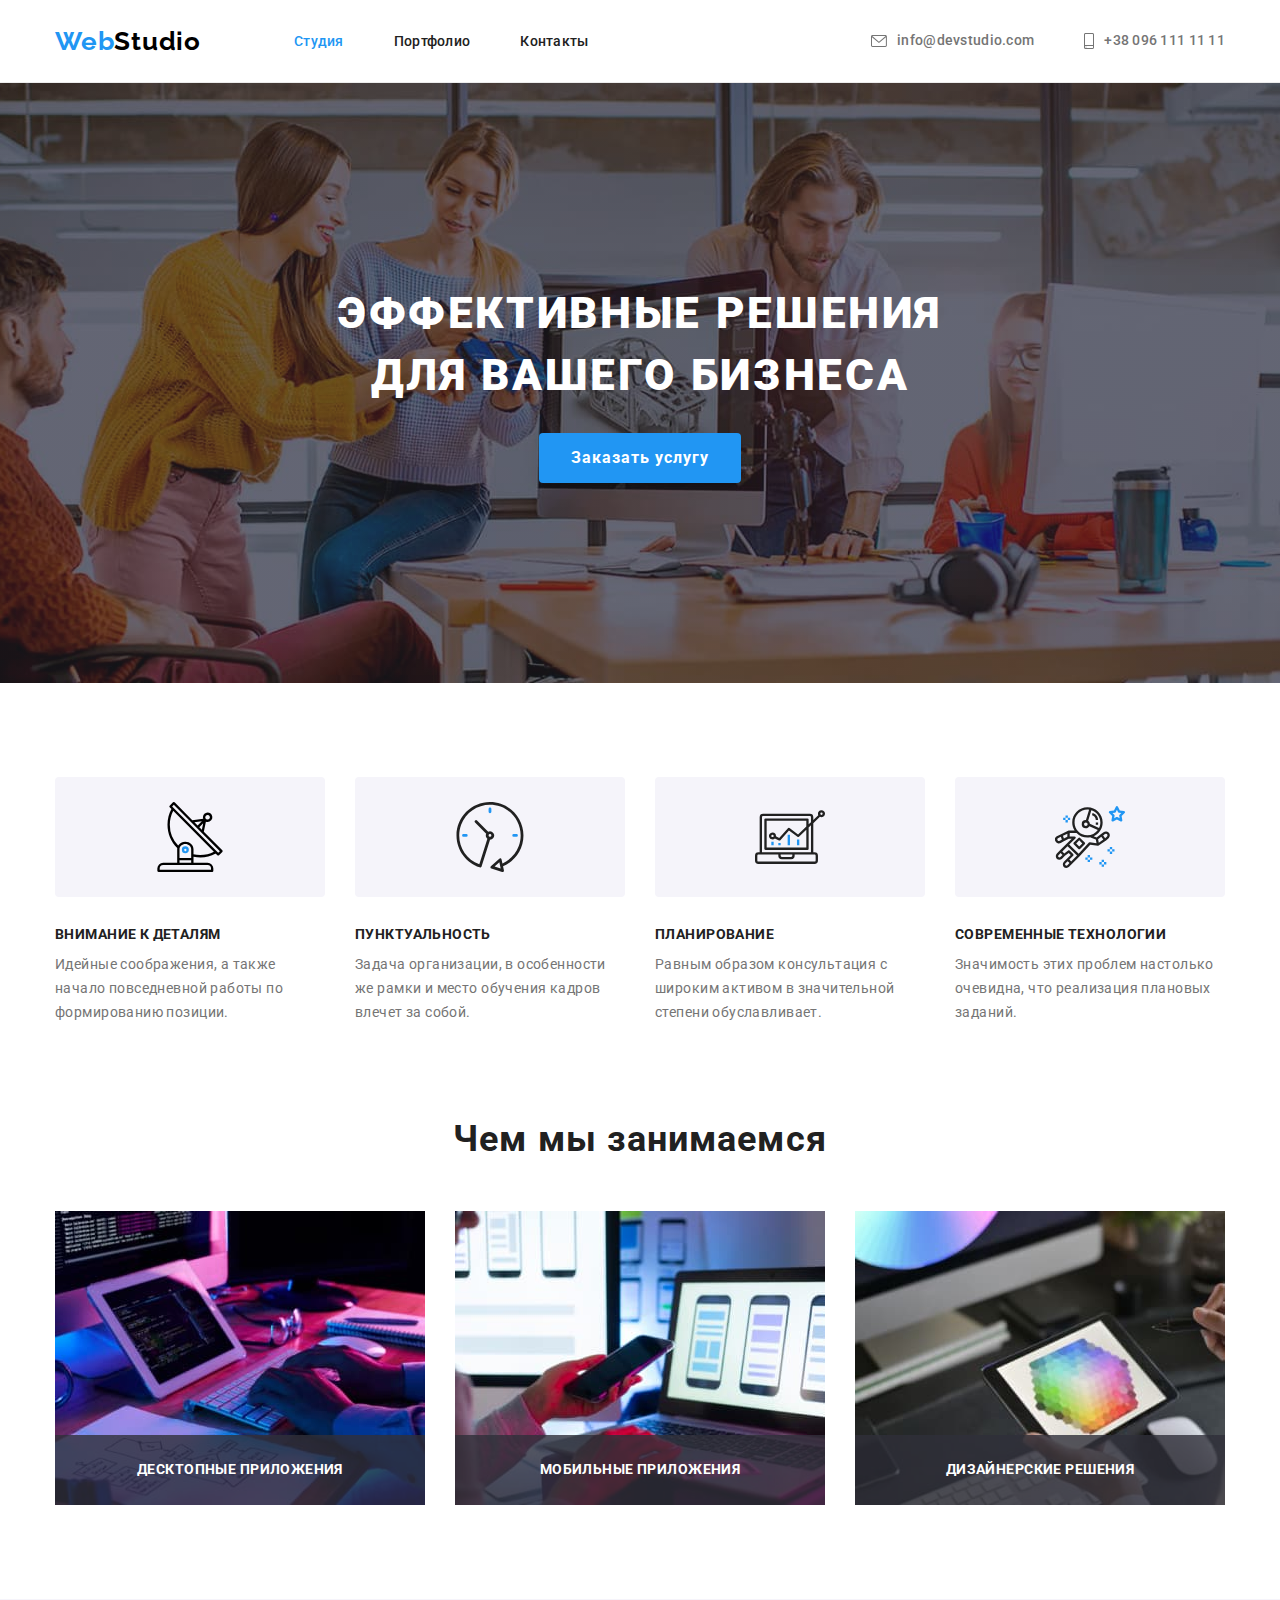
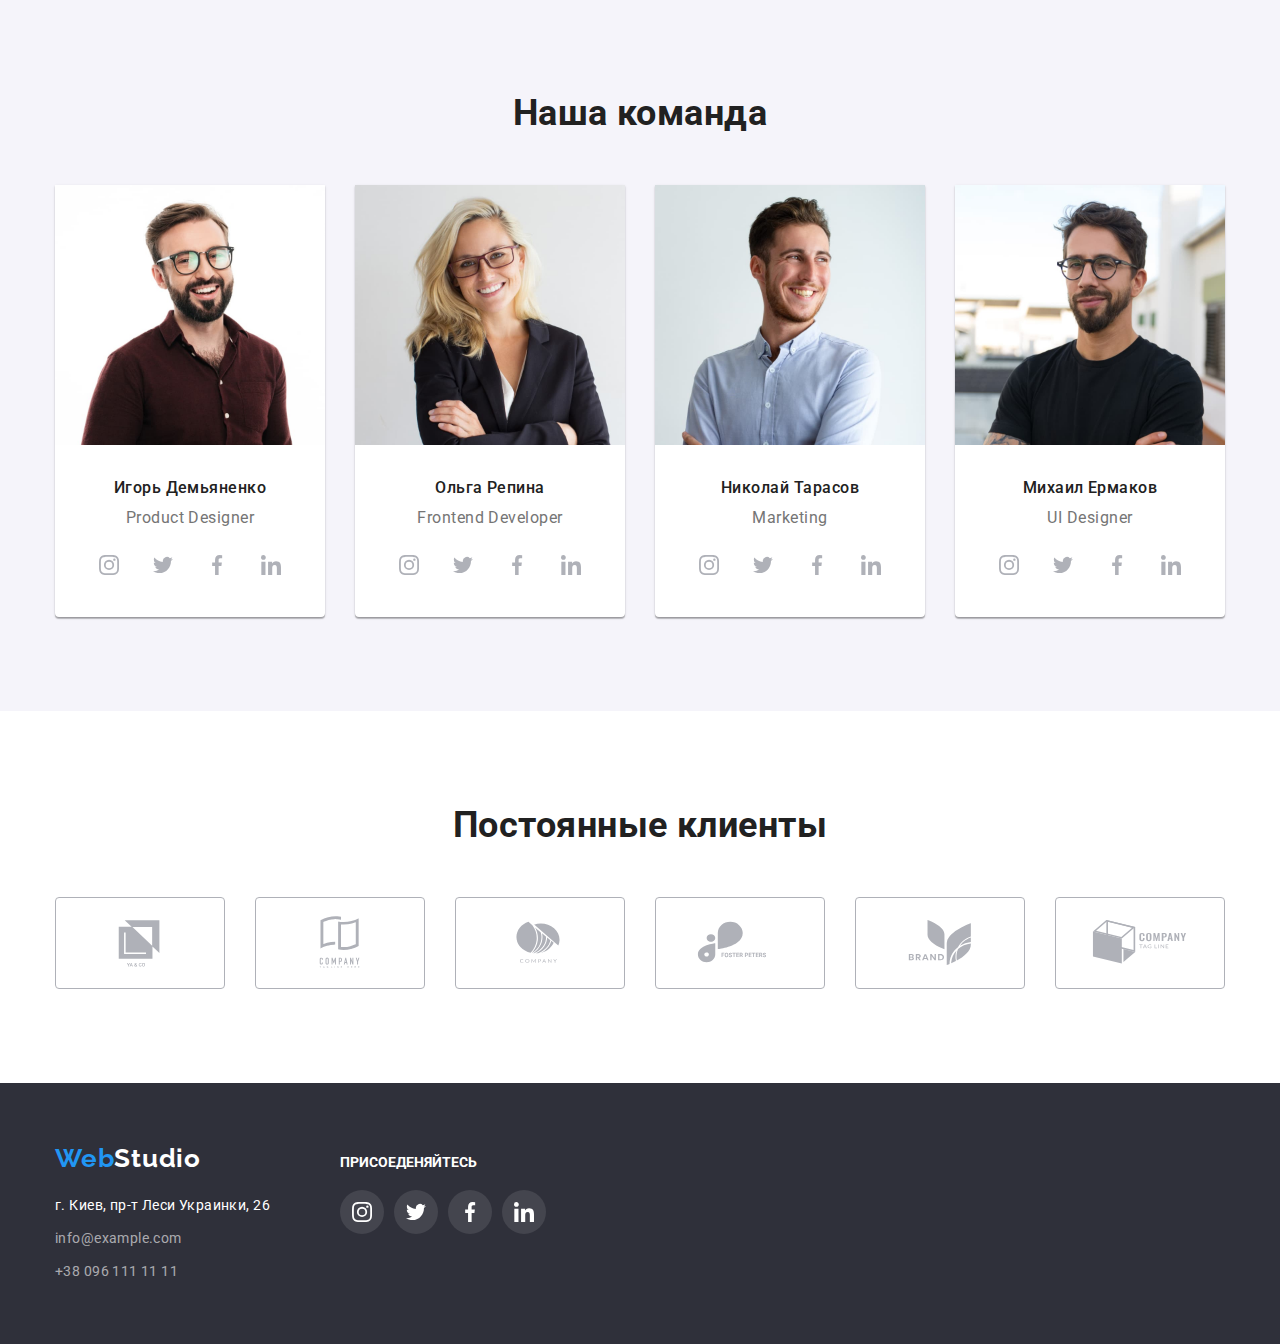
==== index.html @ 9657e3aa "Добавляет выезжающий текст." ====
<!DOCTYPE html>
<html lang="ru">
  <head>
    <meta charset="UTF-8" />
    <meta http-equiv="X-UA-Compatible" content="IE=edge" />
    <meta name="viewport" content="width=device-width, initial-scale=1.0" />
    <link rel="preconnect" href="https://fonts.googleapis.com" />
    <link rel="preconnect" href="https://fonts.gstatic.com" crossorigin />
    <link
      href="https://fonts.googleapis.com/css2?family=Raleway:wght@700&family=Roboto:wght@400;500;700;900&display=swap"
      rel="stylesheet"
    />
    <link
      rel="stylesheet"
      href="https://cdn.jsdelivr.net/npm/modern-normalize@1.1.0/modern-normalize.min.css"
    />
    <link rel="stylesheet" href="./css/styles.css" />
    <title>Студия</title>
  </head>
  <body>
    <header class="header">
      <div class="section-nav container">
        <a class="logo logo-top link" href="index.html"
          ><span class="logo-web">Web</span>Studio</a
        >
        <nav class="header-nav accent-effect">
          <ul class="header-list list">
            <li class="header-item">
              <a href="index.html" class="link-header current link">Студия</a>
            </li>
            <li class="header-item">
              <a href="portfolio.html" class="link-header link">Портфолио</a>
            </li>
            <li class="header-item">
              <a href="" class="link-header link">Контакты</a>
            </li>
          </ul>
        </nav>
        <ul class="list accent-effect list-contacts-top">
          <li class="contacts-item">
            <a
              href="mailto:info@devstudio.com"
              class="contacts contacts-top link"
            >
              <svg width="16px" height="12px" class="icon-envelope">
                <use href="./images/icons.svg#icon-envelope"></use>
              </svg>
              info@devstudio.com</a
            >
          </li>
          <li class="contacts-item">
            <a href="tel:+380961111111" class="contacts contacts-top link">
              <svg width="10px" height="16px" class="icon-smartphone">
                <use href="./images/icons.svg#icon-smartphone"></use>
              </svg>
              +38 096 111 11 11</a
            >
          </li>
        </ul>
      </div>
    </header>
    <main>
      <!--Section 1 hero-->
      <section class="hero">
        <div class="hero-section container">
          <h1 class="hero-title">Эффективные решения для вашего бизнеса</h1>
          <button type="button" class="button hero-bt" data-modal-open>Заказать услугу</button>
        </div>
      </section>
      <!---Section 2 Преимущества-->
      <section class="benefits section">
        <div class="container">
          <h2 hidden class="visually-hidden">Преимущества</h2>
          <ul class="benefits-list list">
            <li class="benefits-item">
              <div class="section-benefits-icon">
                <svg width="70px" height="70px" class="icon-antenna">
                  <use href="./images/icons.svg#icon-antenna"></use>
                </svg>
              </div>
              <h3 class="benefits-title">Внимание к деталям</h3>
              <p class="text benefits-text">
                Идейные соображения, а также начало повседневной работы по
                формированию позиции.
              </p>
            </li>
            <li class="benefits-item">
              <div class="section-benefits-icon">
                <svg width="70" height="70px" class="icon-clock">
                  <use href="./images/icons.svg#icon-clock"></use>
                </svg>
              </div>
              <h3 class="benefits-title">Пунктуальность</h3>
              <p class="text benefits-text">
                Задача организации, в особенности же рамки и место обучения
                кадров влечет за собой.
              </p>
            </li>
            <li class="benefits-item">
              <div class="section-benefits-icon">
                <svg width="70px" height="70px" class="icon-diagram">
                  <use href="./images/icons.svg#icon-diagram"></use>
                </svg>
              </div>
              <h3 class="benefits-title">Планирование</h3>
              <p class="text benefits-text">
                Равным образом консультация с широким активом в значительной
                степени обуславливает.
              </p>
            </li>
            <li class="benefits-item">
              <div class="section-benefits-icon">
                <svg width="70px" height="70px" class="icon-astronaut">
                  <use href="./images/icons.svg#icon-astronaut"></use>
                </svg>
              </div>
              <h3 class="benefits-title">Современные технологии</h3>
              <p class="text benefits-text">
                Значимость этих проблем настолько очевидна, что реализация
                плановых заданий.
              </p>
            </li>
          </ul>
        </div>
      </section>

      <section class="aboutus section">
        <div class="container">
          <h2 class="aboutus-title">Чем мы занимаемся</h2>
          <ul class="list aboutus-list">
            <li class="aboutus-item">
              <div class="aboutus-box-img">
              <img
                src="images/box1.jpg"
                alt="Разработка программного обеспечения"
                width="370"
                height="294"
              />
              <div class="aboutus-container-text"><p class="aboutus-text">Десктопные приложения</p></div>
            </div>
            </li>
            <li class="aboutus-item">
              <div class="aboutus-box-img">
              <img
                src="images/box2.jpg"
                alt="разработка мобильного приложения"
                width="370"
                height="294"
              />
              <div class="aboutus-container-text"><p class="aboutus-text">Мобильные приложения</p></div>
            </div>
            </li>
            <li class="aboutus-item">
              <div class="aboutus-box-img">
              <img
                src="images/box3.jpg"
                alt="работа с цветовой палитрой"
                width="370"
                height="294"
              />
              <div class="aboutus-container-text"><p class="aboutus-text">Дизайнерские решения</p></div>
            </div>
            </li>
          </ul>
        </div>
      </section>
      <!-- Наша команда -->
      <section class="team section">
        <div class="container">
          <h2 class="team-title">Наша команда</h2>
          <ul class="list team-list">
            <li class="team-item">
              <img
                class="team-img"
                src="images/face1.jpg"
                alt="Product Designer Игорь Демьяненко"
                width="270"
                height="260"
              />
              <div class="secondary-container-team">
                <h3 class="name-title">Игорь Демьяненко</h3>
                <p class="text text-after-name">Product Designer</p>
                <div class="social-network">
                  <ul class="list-network">
                    <li class="item-icon">
                      <a class="link-network">
                        <svg class="icon-instagram" width="20px" height="20px">
                          <use
                            href="./images/icons.svg#icon-instagram"
                          ></use>
                        </svg>
                      </a>
                    </li>
                    <li class="item-icon">
                      <a class="link-network">
                        <svg class="icon-twitter" width="20px" height="20px">
                          <use
                            href="./images/icons.svg#icon-twitter-1-1"
                          ></use>
                        </svg>
                      </a>
                    </li>
                    <li class="item-icon">
                      <a class="link-network">
                        <svg class="icon-facebook" width="20px" height="20px">
                          <use
                            href="./images/icons.svg#icon-facebook"
                          ></use>
                        </svg>
                      </a>
                    </li>
                    <li class="item-icon">
                      <a class="link-network">
                        <svg class="icon-linkedin" width="20px" height="20px">
                          <use
                            href="./images/icons.svg#icon-linkedin"
                          ></use>
                        </svg>
                      </a>
                    </li>
                  </ul>
                </div>
              </div>
            </li>
            <li class="team-item">
              <img
                class="team-img"
                src="images/face2.jpg"
                alt="Frontend Developer Ольга Репина"
                width="270"
                height="260"
              />
              <div class="secondary-container-team">
                <h3 class="name-title">Ольга Репина</h3>
                <p class="text text-after-name">Frontend Developer</p>
                <div class="social-network">
                  <ul class="list-network">
                    <li class="item-icon">
                      <a class="link-network">
                        <svg class="icon-instagram" width="20px" height="20px">
                          <use
                            href="./images/icons.svg#icon-instagram"
                          ></use>
                        </svg>
                      </a>
                    </li>
                    <li class="item-icon">
                      <a class="link-network">
                        <svg class="icon-twitter" width="20px" height="20px">
                          <use
                            href="./images/icons.svg#icon-twitter-1-1"
                          ></use>
                        </svg>
                      </a>
                    </li>
                    <li class="item-icon">
                      <a class="link-network">
                        <svg class="icon-facebook" width="20px" height="20px">
                          <use
                            href="./images/icons.svg#icon-facebook"
                          ></use>
                        </svg>
                      </a>
                    </li>
                    <li class="item-icon">
                      <a class="link-network">
                        <svg class="icon-linkedin" width="20px" height="20px">
                          <use
                            href="./images/icons.svg#icon-linkedin"
                          ></use>
                        </svg>
                      </a>
                    </li>
                  </ul>
                </div>
              </div>
            </li>
            <li class="team-item">
              <img
                class="team-img"
                src="images/face3.jpg"
                alt="Marketing Николай Тарасов"
                width="270"
                height="260"
              />
              <div class="secondary-container-team">
                <h3 class="name-title">Николай Тарасов</h3>
                <p class="text text-after-name">Marketing</p>
                <div class="social-network">
                  <ul class="list-network">
                    <li class="item-icon">
                      <a class="link-network">
                        <svg class="icon-instagram" width="20px" height="20px">
                          <use
                            href="./images/icons.svg#icon-instagram"
                          ></use>
                        </svg>
                      </a>
                    </li>
                    <li class="item-icon">
                      <a class="link-network">
                        <svg class="icon-twitter" width="20px" height="20px">
                          <use
                            href="./images/icons.svg#icon-twitter-1-1"
                          ></use>
                        </svg>
                      </a>
                    </li>
                    <li class="item-icon">
                      <a class="link-network">
                        <svg class="icon-facebook" width="20px" height="20px">
                          <use
                            href="./images/icons.svg#icon-facebook"
                          ></use>
                        </svg>
                      </a>
                    </li>
                    <li class="item-icon">
                      <a class="link-network">
                        <svg class="icon-linkedin" width="20px" height="20px">
                          <use
                            href="./images/icons.svg#icon-linkedin"
                          ></use>
                        </svg>
                      </a>
                    </li>
                  </ul>
                </div>
              </div>
            </li>
            <li class="team-item">
              <img
                class="team-img"
                src="images/face4.jpg"
                alt="UI Designer Михаил Ермаков"
                width="270"
                height="260"
              />
              <div class="secondary-container-team">
                <h3 class="name-title">Михаил Ермаков</h3>
                <p class="text text-after-name">UI Designer</p>
                <div class="social-network">
                  <ul class="list-network">
                    <li class="item-icon">
                      <a class="link-network">
                        <svg class="icon-instagram" width="20px" height="20px">
                          <use
                            href="./images/icons.svg#icon-instagram"
                          ></use>
                        </svg>
                      </a>
                    </li>
                    <li class="item-icon">
                      <a class="link-network">
                        <svg class="icon-twitter" width="20px" height="20px">
                          <use
                            href="./images/icons.svg#icon-twitter-1-1"
                          ></use>
                        </svg>
                      </a>
                    </li>
                    <li class="item-icon">
                      <a class="link-network">
                        <svg class="icon-facebook" width="20px" height="20px">
                          <use
                            href="./images/icons.svg#icon-facebook"
                          ></use>
                        </svg>
                      </a>
                    </li>
                    <li class="item-icon">
                      <a class="link-network">
                        <svg class="icon-linkedin" width="20px" height="20px">
                          <use
                            href="./images/icons.svg#icon-linkedin"
                          ></use>
                        </svg>
                      </a>
                    </li>
                  </ul>
                </div>
              </div>
            </li>
          </ul>
        </div>
      </section>
      <!-- regular-clients -->
      <section class="section-clients">
        <div class="conteiner">
          <h2 class="team-title">Постоянные клиенты</h2>
          <div class="">
            <ul class="clients">
              <li class="item-clients">
                <svg width="106" height="60">
                  <use href="./images/icons.svg#icon-Logo-1"></use>
                </svg>
              </li>
              <li class="item-clients">
                <svg width="106" height="60">
                  <use href="./images/icons.svg#icon-Logo-2"></use>
                </svg>
              </li>
              <li class="item-clients">
                <svg width="106" height="60">
                  <use href="./images/icons.svg#icon-Logo-3"></use>
                </svg>
              </li>
              <li class="item-clients">
                <svg width="106" height="60">
                  <use href="./images/icons.svg#icon-Logo-4"></use>
                </svg>
              </li>
              <li class="item-clients">
                <svg width="106" height="60">
                  <use href="./images/icons.svg#icon-Logo-5"></use>
                </svg>
              </li>
              <li class="item-clients">
                <svg width="106" height="60">
                  <use href="./images/icons.svg#icon-Logo-6"></use>
                </svg>
              </li>
            </ul>
          </div>
        </div>
      </section>
    </main>
    <!--Подвал-->

    <footer class="footer">
      <div class="container">
        <div class="section-footer">
          <a class="logo logo-bot link" href="index.html"
            ><span class="logo-web">Web</span>Studio</a
          >
          <address>
            <p class="city-address">г. Киев, пр-т Леси Украинки, 26</p>
            <ul class="list accent-effect">
              <li>
                <a
                  href="mailto:info@devstudio.com"
                  class="contacts contacts-bot link"
                  >info@example.com</a
                >
              </li>
              <li>
                <a href="tel:+380961111111" class="contacts contacts-bot link"
                  >+38 096 111 11 11</a
                >
              </li>
            </ul>
          </address>
        </div>
        <div class="section-social">
          <h3 class="title-social">Присоеденяйтесь</h3>
            <ul class="list-social">
              <li class="item-social">
                <a class="link-social">
                  <svg width="20" height="20">
                    <use href="./images/icons.svg#icon-instagram"></use>
                  </svg>
                </a>
              </li>
              <li class="item-social">
                <a class="link-social">
                  <svg width="20" height="20">
                    <use href="./images/icons.svg#icon-twitter-1-1"></use>
                  </svg>
                </a>
              </li>
              <li class="item-social">
                <a class="link-social">
                  <svg width="20" height="20">
                    <use href="./images/icons.svg#icon-facebook"></use>
                  </svg>
                </a>
              </li>
              <li class="item-social">
                <a class="link-social">
                  <svg width="20" height="20">
                    <use href="./images/icons.svg#icon-linkedin"></use>
                  </svg>
                </a>
              </li>
            </ul>
          
        </div>
      </div>
    </footer>
    <div class="backdrop is-hidden" data-modal>
      <div class="modal">
        <button class="modal-close" type="button" data-modal-close><svg class="icon-close"><use href="./images/icons.svg#icon-close-black"></use></svg></button>
      </div>
    </div>
    <script src="./js/modal.js"></script>
  </body>
</html>
---- css/styles.css ----
/* цвет основного текста #212121; */
/* цвет второстепенного текста  #757575; */
/* акцент цвет  #2196F3*/
/* белий цвет #FFFFFF */
/* цвет сылок подвала color rgba(255, 255, 255, 0.6); */
/* цвет фона вторичный background: #F5F4FA; */
/* Цвет подвала background: #2F303A; */
:root {
  --primery-text-color: #212121;
  --secondary-text-color: #757575;
  --main-light-color-text: #ffffff;
  --accent-color: #2196f3;
  /* Цвет подвала background: #2F303A; */
  --secondary-background-color: #2f303a;
  --color-contacts-bot: rgba(255, 255, 255, 0.6);
  --color-logo-dark: #000000;
  --color-hero-bt-hover: #188ce8;
  --color-secondary-icon: #afb1b8;
}

body {
  background: var(--main-light-color-text);
  color: var(--primery-text-color);
  font-family: "Roboto", sans-serif;
  font-size: 16px;
  font-style: normal;
}
p,
h1,
h2,
h3,
h4,
h5,
h6 {
  margin-top: 0px;
  margin-bottom: 0px;
}

ul {
  padding-left: 0px;
  margin-top: 0px;
  margin-bottom: 0px;
}

.button {
  cursor: pointer;
  font-family: inherit;
  border: none;
}

.curent-button {
  color: var(--main-light-color-text);
  background-color: var(--accent-color);
}

.accent-effect .link:hover,
.accent-effect .link:focus {
  color: var(--accent-color);
  fill: var(--accent-color);
}
.section {
  padding-top: 94px;
  padding-bottom: 94px;
}

/*-------------------------------- Сбрасывает маркеры со списков и подчёркивания ссылок*/
.list {
  list-style: none;
}
.link {
  text-decoration: none;
}

/* -----------------------------------------Контакты */
.contacts {
  text-decoration: none;
}
.contacts-top {
  color: var(--secondary-text-color);
  font-weight: 500;
  font-size: 14px;
  line-height: 1.14;
  letter-spacing: 0.02em;
  display: flex;
  align-items: center;
}

.contacts-bot {
  color: var(--color-contacts-bot);
  font-size: 14px;
  line-height: 1.7;
  letter-spacing: 0.03em;
  font-style: normal;

  margin-top: 9px;
  display: block;
}

.list-contacts-top {
  display: flex;
  padding-left: 0px;
  margin-left: auto;
  align-items: center;
}

.list-contacts-top .contacts-item + .contacts-item {
  margin-left: 50px;
}
/* иконка */
.icon-envelope {
  margin-right: 10px;
  fill: currentColor;
}
.icon-envelope:hover,
.icon-envelope:focus {
  fill: var(--accent-color);
}
.contacts-item {
  display: flex;
  align-items: center;
}

.icon-smartphone {
  margin-right: 10px;
  fill: currentColor;
}

/* -------------------------------------- -------навигация Шапки */

.link-header {
  color: inherit;
  font-weight: 500;
  font-size: 14px;
  line-height: 1.14;
  letter-spacing: 0.02em;
}

.container {
  width: 1200px;
  padding-left: 15px;
  padding-right: 15px;
  margin-left: auto;
  margin-right: auto;
}
.header-list {
  display: flex;
  margin-top: 32px;
  margin-bottom: 32px;
}
.header-item:not(:last-child) {
  margin-right: 50px;
}
.section-nav {
  display: flex;
  align-items: center;
}
.header-nav {
  margin-left: 93px;
}
.header {
  border-bottom: 1px solid #ececec;
}
/*--------------------------------------------------hero */
.hero {
  background-color: var(--secondary-background-color);

  text-align: center;
  justify-content: center;
  align-items: center;

  max-width: 1600px;
  padding: 200px 0;
  margin-left: auto;
  margin-right: auto;

  background-image: linear-gradient(
      to right,
      rgba(47, 48, 58, 0.4),
      rgba(47, 48, 58, 0.4)
    ),
    url(../images/bg-hero.jpg);
  background-size: cover;
  background-position: center;
  background-repeat: no-repeat;
}

.hero-title {
  color: var(--main-light-color-text);
  font-weight: 900;
  font-size: 44px;
  line-height: 1.4;
  text-align: center;
  letter-spacing: 0.06em;
  text-transform: uppercase;

  width: 696px;
  height: 120px;
  margin-bottom: 30px;
  margin-right: auto;
  margin-left: auto;
}
.hero-bt {
  font-weight: 700;
  font-size: 16px;
  line-height: 1.87;
  align-items: center;
  text-align: center;
  letter-spacing: 0.06em;
  background-color: var(--accent-color);
  color: var(--main-light-color-text);

  padding-left: 32px;
  padding-right: 32px;
  padding-top: 10px;
  padding-bottom: 10px;
  border-radius: 4px;

  box-shadow: 0px 4px 4px rgba(0, 0, 0, 0.15);
  border-radius: 4px;
}
.hero-section {
}
.current {
  color: var(--accent-color);
}

.hero-bt:hover,
.hero-bt:focus {
  color: var(--main-light-color-text);
  background-color: var(--color-hero-bt-hover);
}

/*----------------------------------------------- Преимущества */

.benefits {
  font-size: 14px;
  line-height: 1.14;
  letter-spacing: 0.03em;
  margin-left: auto;
  margin-right: auto;
}

.hero + .benefits {
  padding-bottom: 0px;
}

.benefits-text {
  font-size: 14px;
  line-height: 1.71;
}

.benefits-list {
  display: flex;
}
.benefits-item {
  width: 270px;
}
.benefits-item:not(:last-child) {
  margin-right: 30px;
}
.benefits-title {
  margin-bottom: 10px;
}
.section-benefits-icon {
  background-color: #f5f4fa;
  margin-bottom: 30px;
  border-radius: 4px;
  height: 120px;
  display: flex;
  justify-content: center;
  align-items: center;
}

/*---------------------------------------------- Чем мы занимаемся */
.aboutus {
  margin-left: auto;
  margin-right: auto;
}

.aboutus-title {
  font-weight: 700;
  font-size: 36px;
  line-height: 1.16;
  text-align: center;
  letter-spacing: 0.03em;
  color: var(--primery-text-color);

  margin-bottom: 50px;
}

.aboutus-list {
  display: flex;
  margin-top: 0px;
  margin-bottom: 0px;
}

.aboutus-item:not(:last-child) {
  margin-right: 30px;
}

.aboutus-box-img{
  position: relative;
}


.aboutus-container-text{
  background-color: rgba(47, 48, 58, 0.8);
  width:370px ;
  min-height: 70px;
  display: flex;
  align-items: center;
  justify-content: center;
  overflow: hidden;
  position: absolute; 
  bottom: 0;
  margin: 0px;
}
.aboutus-box-img img {
  display: block;
}

.aboutus-text{
font-weight: 700;
font-size: 14px;
line-height: 1.14;
text-align: center;
letter-spacing: 0.03em;
text-transform: uppercase;
color:var(--main-light-color-text)
}


/*---------------------------------------------- Наша команда */
.team {
  line-height: 1.18;
  letter-spacing: 0.03em;
  background-color: #f5f4fa;

  padding-top: 94px;
  margin-left: auto;
  margin-right: auto;
}

.team-list {
  display: flex;
  margin-bottom: 0px;
  margin-top: 0px;
}
.team-item:not(:last-child) {
  margin-right: 30px;
}
.team-item {
  width: 270px;
  text-align: center;

  background-color: var(--main-light-color-text);

  border-bottom-left-radius: 4px;
  border-bottom-right-radius: 4px;
  box-shadow: 0px 1px 3px rgba(0, 0, 0, 0.12), 0px 1px 1px rgba(0, 0, 0, 0.14),
    0px 2px 1px rgba(0, 0, 0, 0.2);
}

.team-title {
  font-weight: 700;
  font-size: 36px;
  line-height: 1.16;
  text-align: center;
  color: var(--primery-text-color);

  margin-bottom: 50px;
}

.name-title {
  color: var(--primery-text-color);
  font-weight: 500;
  font-size: 16px;

  margin-bottom: 10px;
}

.text-after-name {
  line-height: 1.19;
  font-size: 16px;
  margin-bottom: 16px;
}
.secondary-container-team {
  padding-top: 30px;
  padding-bottom: 30px;
}
.social-network {
  display: flex;
  justify-content: space-evenly;
}
.section-network {
  margin-left: 10px;
}
.list-network {
  list-style: none;
  display: flex;
  fill: var(--color-secondary-icon);
}
.list-network .item-icon:not(:last-child) {
  margin-right: 10px;
}


.item-icon .link-network {
  display: flex;
  width: 44px;
  height: 44px;
  align-items: center;
  justify-content: center;
  text-align: center;
}
.link-network:hover,
.link-network:focus {
  background-color: var(--accent-color);
  fill: var(--main-light-color-text);
  border-radius: 50%;
}


/*------------------------Наши клиенты-------------------- */
.section-clients {
  line-height: 1.18;
  letter-spacing: 0.03em;

  padding-top: 94px;
  margin-left: auto;
  margin-right: auto;
  margin-bottom: 94px;
}
.clients {
  display: flex;
  list-style: none;
  justify-content: center;
}
.item-clients {
  width: 170px;
  height: 92px;
  border-radius: 4px;

  fill: var(--color-secondary-icon);
  border: 1px solid var(--color-secondary-icon);
  text-align: center;
  display: flex;
  align-items: center;
  justify-content: center;
}
.clients .item-clients:not(:last-child) {
  margin-right: 30px;
}
.item-clients:hover,
.item-clients:focus {
  fill: var(--accent-color);
  border: 1px solid var(--accent-color);
}

/*---------------------------------Заголовки */
.benefits-title {
  font-weight: 700;
  font-size: 14px;
  line-height: 1.14;
  letter-spacing: 0.03em;
  text-transform: uppercase;
  color: var(--primery-text-color);
}
.text {
  color: var(--secondary-text-color);
  letter-spacing: 0.03em;
}

/*---------------------------------Логотип */
.logo {
  text-decoration: none;
  font-family: "Raleway", sans-serif;
  font-weight: 700;
  font-size: 26px;
  line-height: 1.2;
  letter-spacing: 0.03em;
}

.logo-web {
  color: var(--accent-color);
}

.logo-top {
  color: var(--color-logo-dark);
}

.logo-bot {
  color: var(--main-light-color-text);
  margin-bottom: 20px;
  display: block;
  height: 31px;
  width: 145px;
}
/* ---------------------------------Подвал */

.footer {
  background-color: var(--secondary-background-color);
  color: var(--main-light-color-text);
  display: block;

  padding-bottom: 60px;
  padding-top: 60px;
  margin-left: auto;
  margin-right: auto;
}
.footer .container {
  display: flex;
  align-items: baseline;
}
.title-social {
  font-weight: 700;
  font-size: 14px;
  line-height: 16px;
  text-transform: uppercase;
  margin-bottom: 20px;

  color: var(--main-light-color-text);
}
.list-social {
  display: flex;
  list-style: none;
}

.item-social:not(:last-child) {
  margin-right: 10px;
}

.link-social:hover,
.link-social:focus {
  background: var(--accent-color);
}
.section-social {
  margin-left: 70px;
}

.link-social{
  width: 44px;
  height: 44px;
  border-radius: 50%;
  background: rgba(255, 255, 255, 0.1);

  fill: var(--main-light-color-text);
  text-align: center;
  display: flex;
  align-items: center;
  justify-content: center;

}

/*------------------------------------Адресс */
.city-address {
  font-size: 14px;
  font-style: normal;
  line-height: 1.71;
  letter-spacing: 0.03em;
  color: var(--main-light-color-text);

  margin-bottom: 9px;
}

/* --------------------------------Модалка ------------------*/
.backdrop {
  width: 100%;
  height: 100%;
  background: rgba(0, 0, 0, 0.2);
  position: fixed;
  top: 0;
}

.modal{
position: absolute;
left: 50%;
top: 50%;
transform: translate(-50% ,-50%);

min-height: 581px;
width: 528px;

background: #FFFFFF;
box-shadow: 0px 1px 3px rgba(0, 0, 0, 0.12), 0px 1px 1px rgba(0, 0, 0, 0.14), 0px 2px 1px rgba(0, 0, 0, 0.2);
border-radius: 4px;

}

.modal-close {
  width: 30px;
  height: 30px;

background: #FFFFFF;
border: 1px solid rgba(0, 0, 0, 0.1);
border-radius: 50%;

position: absolute;
top: 8px;
right: 8px;

cursor: pointer;
}

.icon-close{
  height: 11px;
  width: 11px;
}

.is-hidden{
  opacity: 0;
  pointer-events: none;
  visibility: hidden;
}


/*--------------------------------Портфолио */
.visually-hidden {
  position: absolute;
  white-space: nowrap;
  width: 1px;
  height: 1px;
  overflow: hidden;
  border: 0;
  padding: 0;
  clip: rect(0 0 0 0);
  clip-path: inset(50%);
  margin: -1px;
}

.portfolio {
  background-color: var(--main-light-color-text);
}

.portfolio-button:hover,
.portfolio-button:focus {
  background-color: var(--accent-color);
  color: var(--main-light-color-text);
  box-shadow: 0px 3px 1px rgba(0, 0, 0, 0.1), 0px 1px 2px rgba(0, 0, 0, 0.08),
    0px 2px 2px rgba(0, 0, 0, 0.12);
}

.portfolio-button {
  font-weight: 500;
  font-size: 16px;
  line-height: 1.62;
  letter-spacing: 0.03em;
  font-style: normal;

  border-radius: 4px;
  padding: 6px 22px;
}
.portfolio-button-list {
  display: flex;
  justify-content: center;
  margin-bottom: 34px;
}
.portfolio-button-item:not(:last-child) {
  margin-right: 8px;
}

.portfolio-list-content {
  display: flex;
  flex-wrap: wrap;
}
.portfolio-item .link {
  display: block;
}

.portfolio-item {
  width: 370px;
  margin-right: 30px;
  margin-bottom: 30px;
}
.portfolio-item:nth-child(3n) {
  margin-right: 0px;
}
.portfolio-item:nth-last-child(-n + 3) {
  margin-bottom: 0;
}
.portfolio-item .link:hover,
.portfolio-item .link:focus {
  box-shadow: 0px 1px 1px rgba(0, 0, 0, 0.12), 0px 4px 4px rgba(0, 0, 0, 0.06),
    1px 4px 6px rgba(0, 0, 0, 0.16);
}
.porfolio-img {
  display: block;
}
.cards-content {
  border: solid #eeeeee;
  border-width: 0 1px 1px 1px;
  padding: 20px 24px;
}


.portfolio-box-img{
  position: relative;
  overflow: hidden;
}


.portfolio-leaving-text{
  font-size: 18px;
  line-height: 1.56;
  letter-spacing: 0.03em;
  color: var(--main-light-color-text);
  background: rgba(33, 150, 243, 0.9);
padding-top: 63px;
padding-left: 24px;
padding-bottom: 63px;
padding-right: 24px;

height: 100%;
position: absolute;
top: 0;
left: 0;
transform: translateY(100%);
transition: transform 250ms;
transition-duration: 250ms;
}

.portfolio-item:hover .portfolio-leaving-text{
  transform:translateY(0)
}




/*-----------------------------------------------------Наши продукти*/

.name-products-title {
  font-weight: 700;
  font-size: 18px;
  line-height: 2;
  letter-spacing: 0.06em;

  color: var(--primery-text-color);

  width: 332px;
  height: 36px;
  margin-left: auto;
  margin-right: auto;
  margin-bottom: 4px;
}

.products {
  line-height: 1.88;
  letter-spacing: 0.03em;

  width: 332px;
}
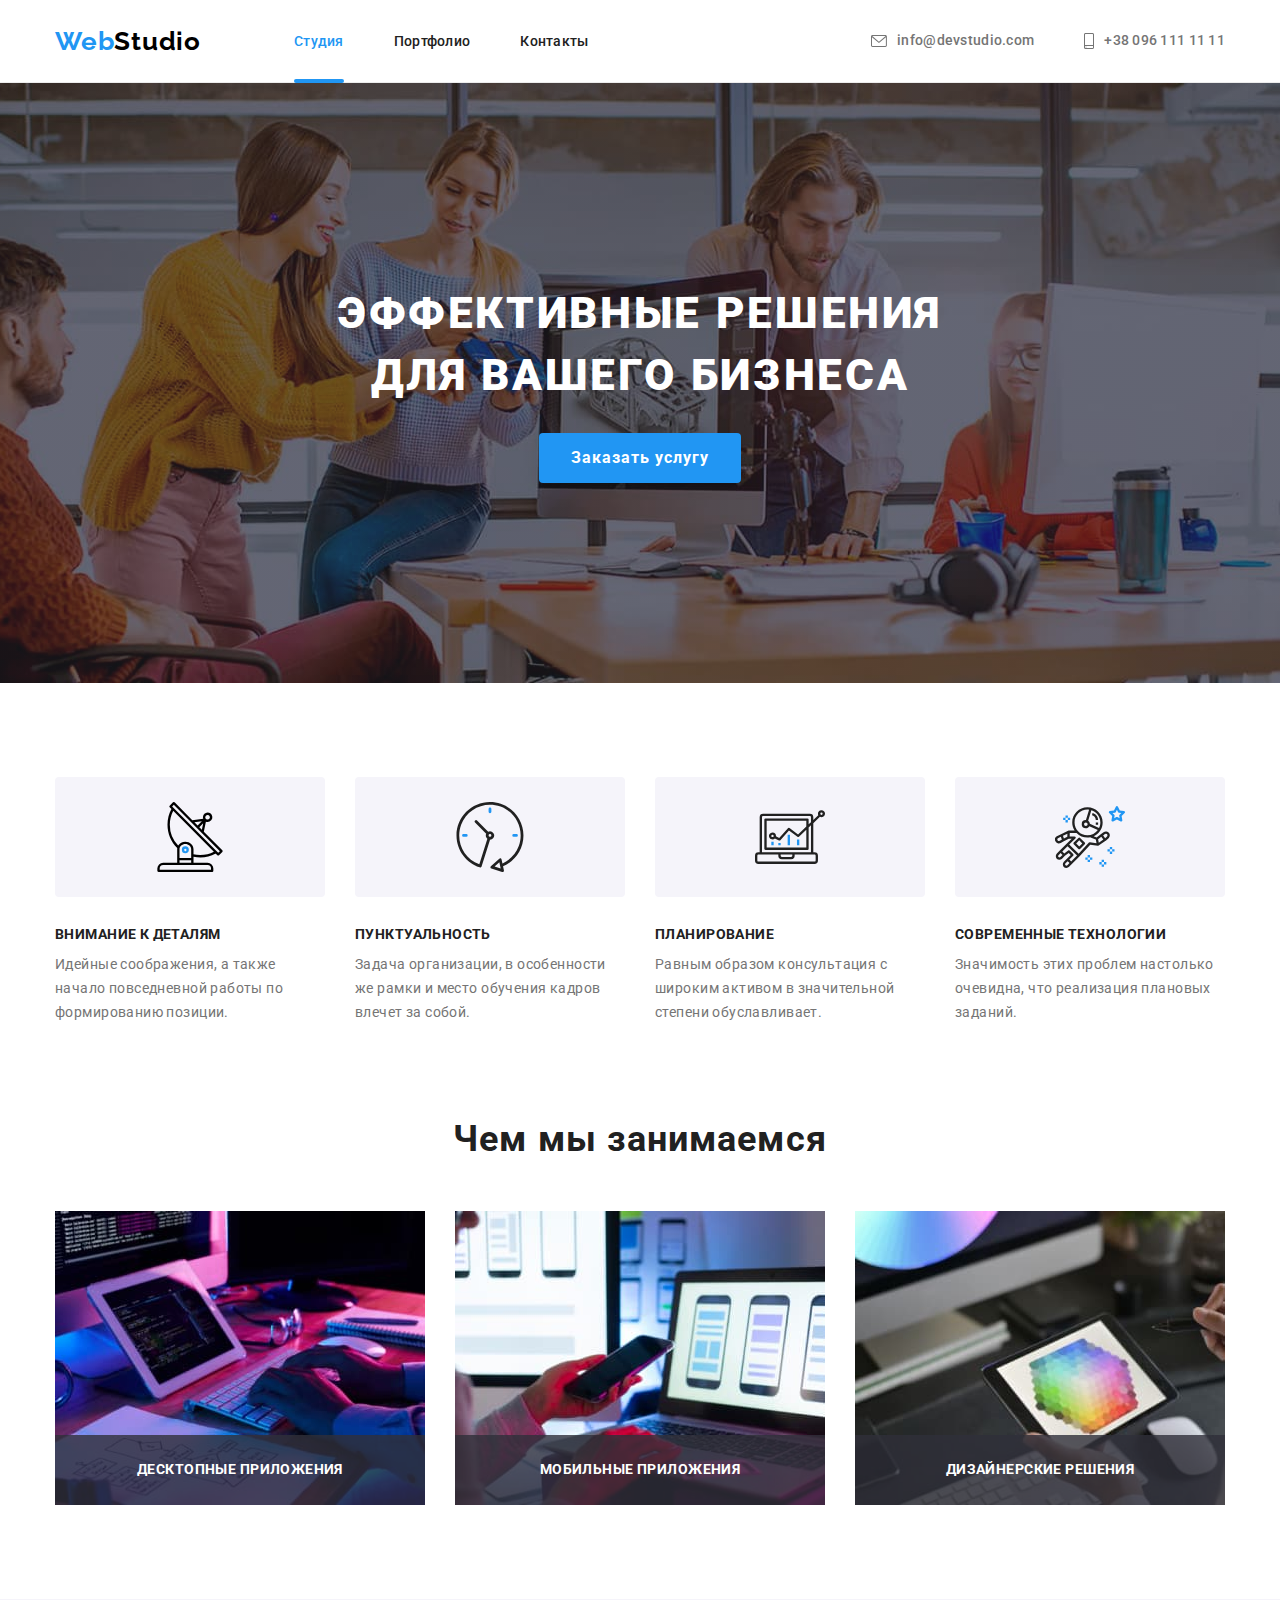
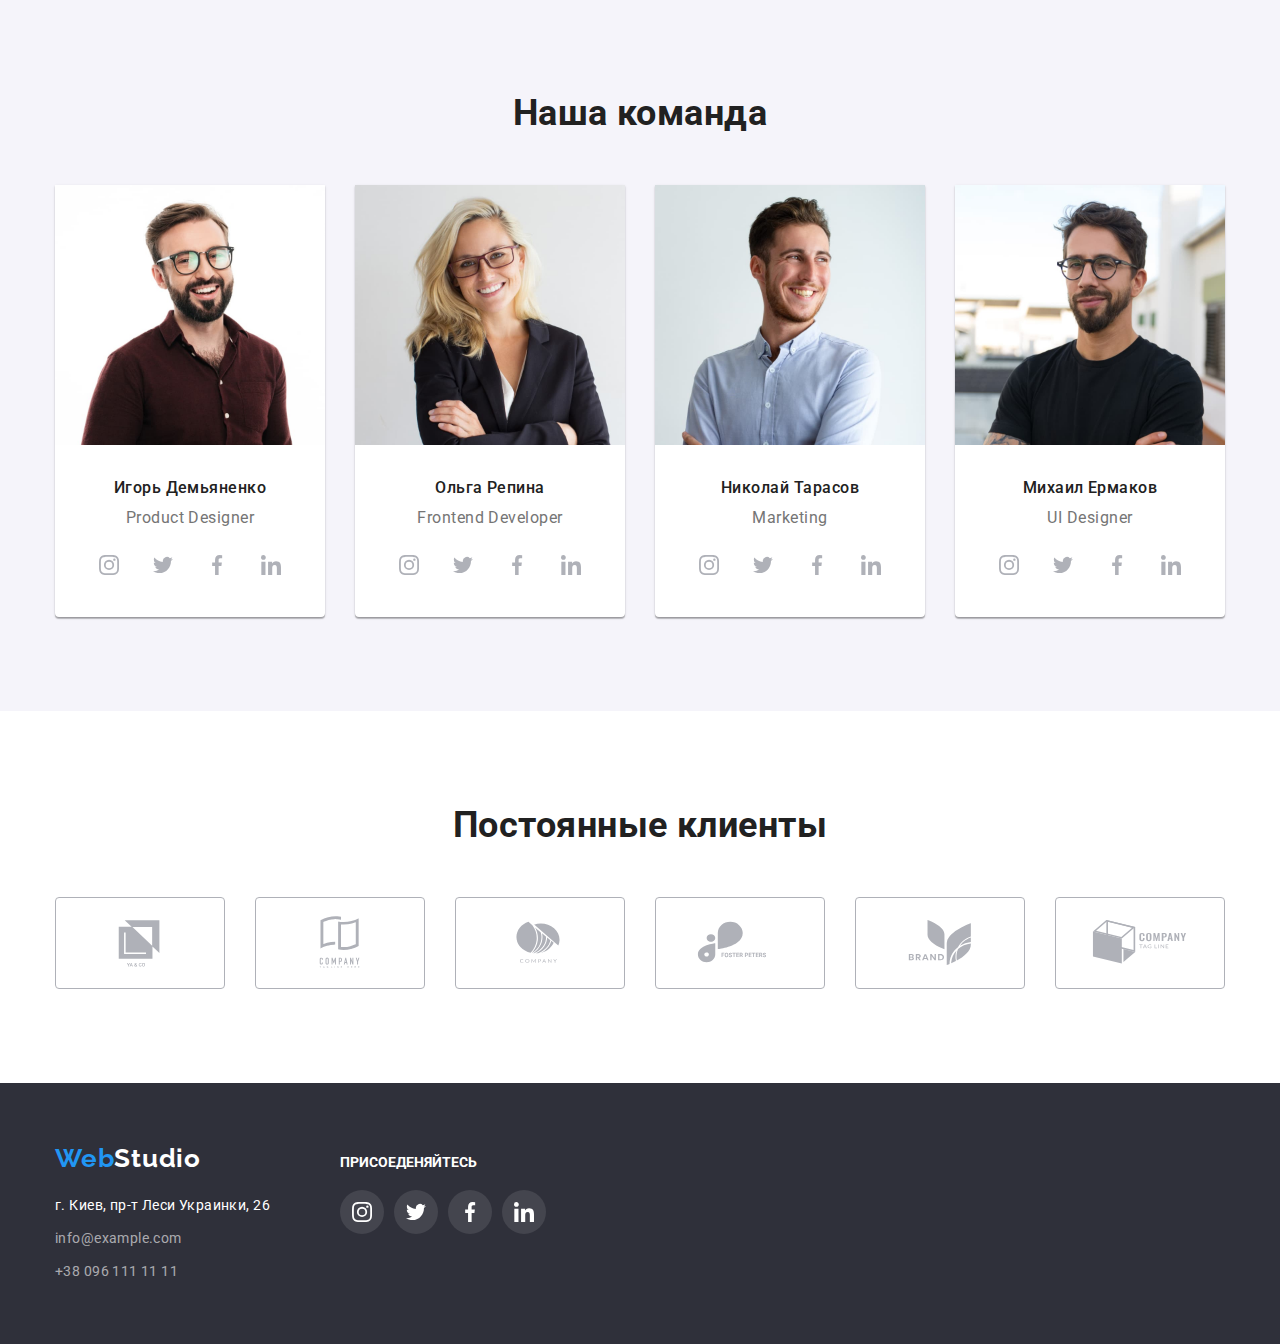
==== commit 6e311ecb: "Добавляет плавность эффектов." ====
--- a/index.html
+++ b/index.html
@@ -164,7 +164,9 @@
           </ul>
         </div>
       </section>
+
       <!-- Наша команда -->
+
       <section class="team section">
         <div class="container">
           <h2 class="team-title">Наша команда</h2>
@@ -384,7 +386,11 @@
           </ul>
         </div>
       </section>
+
+
       <!-- regular-clients -->
+
+      
       <section class="section-clients">
         <div class="conteiner">
           <h2 class="team-title">Постоянные клиенты</h2>
--- a/css/styles.css
+++ b/css/styles.css
@@ -58,6 +58,7 @@
   color: var(--accent-color);
   fill: var(--accent-color);
 }
+
 .section {
   padding-top: 94px;
   padding-bottom: 94px;
@@ -83,6 +84,8 @@
   letter-spacing: 0.02em;
   display: flex;
   align-items: center;
+  transition: 250ms;
+  transition-timing-function: cubic-bezier(0.4, 0, 0.2, 1);
 }
 
 .contacts-bot {
@@ -94,6 +97,8 @@
 
   margin-top: 9px;
   display: block;
+  transition: 250ms;
+  transition-timing-function: cubic-bezier(0.4, 0, 0.2, 1);
 }
 
 .list-contacts-top {
@@ -133,7 +138,13 @@
   font-size: 14px;
   line-height: 1.14;
   letter-spacing: 0.02em;
-}
+  padding-top: 32px;
+  padding-bottom: 32px;
+
+  transition: 250ms;
+  transition-timing-function: cubic-bezier(0.4, 0, 0.2, 1);
+}
+
 
 .container {
   width: 1200px;
@@ -150,6 +161,10 @@
 .header-item:not(:last-child) {
   margin-right: 50px;
 }
+.header-item{
+  position: relative;
+}
+
 .section-nav {
   display: flex;
   align-items: center;
@@ -217,20 +232,35 @@
 
   box-shadow: 0px 4px 4px rgba(0, 0, 0, 0.15);
   border-radius: 4px;
-}
-.hero-section {
-}
+
+  transition: 250ms;
+  transition-timing-function: cubic-bezier(0.4, 0, 0.2, 1);
+}
+
 .current {
   color: var(--accent-color);
 }
 
+.link-header.current::after{
+  display: block;
+  content: "";
+  width: 100%;
+  height: 4px;
+  background: var(--accent-color);
+  border-radius: 2px;
+
+  position: absolute;
+  bottom: -33px;
+}
+
+
 .hero-bt:hover,
 .hero-bt:focus {
   color: var(--main-light-color-text);
   background-color: var(--color-hero-bt-hover);
 }
 
-/*----------------------------------------------- Преимущества */
+/*-------------------------------------------- Преимущества */
 
 .benefits {
   font-size: 14px;
@@ -271,7 +301,7 @@
   align-items: center;
 }
 
-/*---------------------------------------------- Чем мы занимаемся */
+/*------------------------------------------ Чем мы занимаемся */
 .aboutus {
   margin-left: auto;
   margin-right: auto;
@@ -404,7 +434,6 @@
   margin-right: 10px;
 }
 
-
 .item-icon .link-network {
   display: flex;
   width: 44px;
@@ -412,13 +441,19 @@
   align-items: center;
   justify-content: center;
   text-align: center;
+}
+
+.link-network{
+  border-radius: 50%;
+  transition: 250ms;
+  transition-timing-function: cubic-bezier(0.4, 0, 0.2, 1);
 }
 .link-network:hover,
 .link-network:focus {
   background-color: var(--accent-color);
   fill: var(--main-light-color-text);
-  border-radius: 50%;
-}
+}
+  
 
 
 /*------------------------Наши клиенты-------------------- */
@@ -447,6 +482,8 @@
   display: flex;
   align-items: center;
   justify-content: center;
+  transition: 250ms;
+  transition-timing-function: cubic-bezier(0.4, 0, 0.2, 1);
 }
 .clients .item-clients:not(:last-child) {
   margin-right: 30px;
@@ -549,7 +586,8 @@
   display: flex;
   align-items: center;
   justify-content: center;
-
+transition-duration: 250ms;
+transition-timing-function: cubic-bezier(0.4, 0, 0.2, 1);
 }
 
 /*------------------------------------Адресс */
@@ -570,13 +608,21 @@
   background: rgba(0, 0, 0, 0.2);
   position: fixed;
   top: 0;
+  transition: opacity 250ms, visibility 250ms ;
+  transition-timing-function: cubic-bezier(0.4, 0, 0.2, 1);
+}
+.backdrop.is-hidden .modal {
+  transform: skew(0) scale(2);
 }
 
 .modal{
 position: absolute;
 left: 50%;
 top: 50%;
-transform: translate(-50% ,-50%);
+
+transform: translate(-50% ,-50%) skew(360deg) scale(1);
+transition: transform 250ms;
+transition-timing-function: cubic-bezier(0.4, 0, 0.2, 1);
 
 min-height: 581px;
 width: 528px;
@@ -600,6 +646,7 @@
 right: 8px;
 
 cursor: pointer;
+
 }
 
 .icon-close{
@@ -649,6 +696,8 @@
 
   border-radius: 4px;
   padding: 6px 22px;
+  transition: 250ms;
+  transition-timing-function: cubic-bezier(0.4, 0, 0.2, 1);
 }
 .portfolio-button-list {
   display: flex;
@@ -716,11 +765,11 @@
 left: 0;
 transform: translateY(100%);
 transition: transform 250ms;
-transition-duration: 250ms;
+transition-timing-function: cubic-bezier(0.4, 0, 0.2, 1);
 }
 
 .portfolio-item:hover .portfolio-leaving-text{
-  transform:translateY(0)
+  transform:translateY(0);
 }
 
 
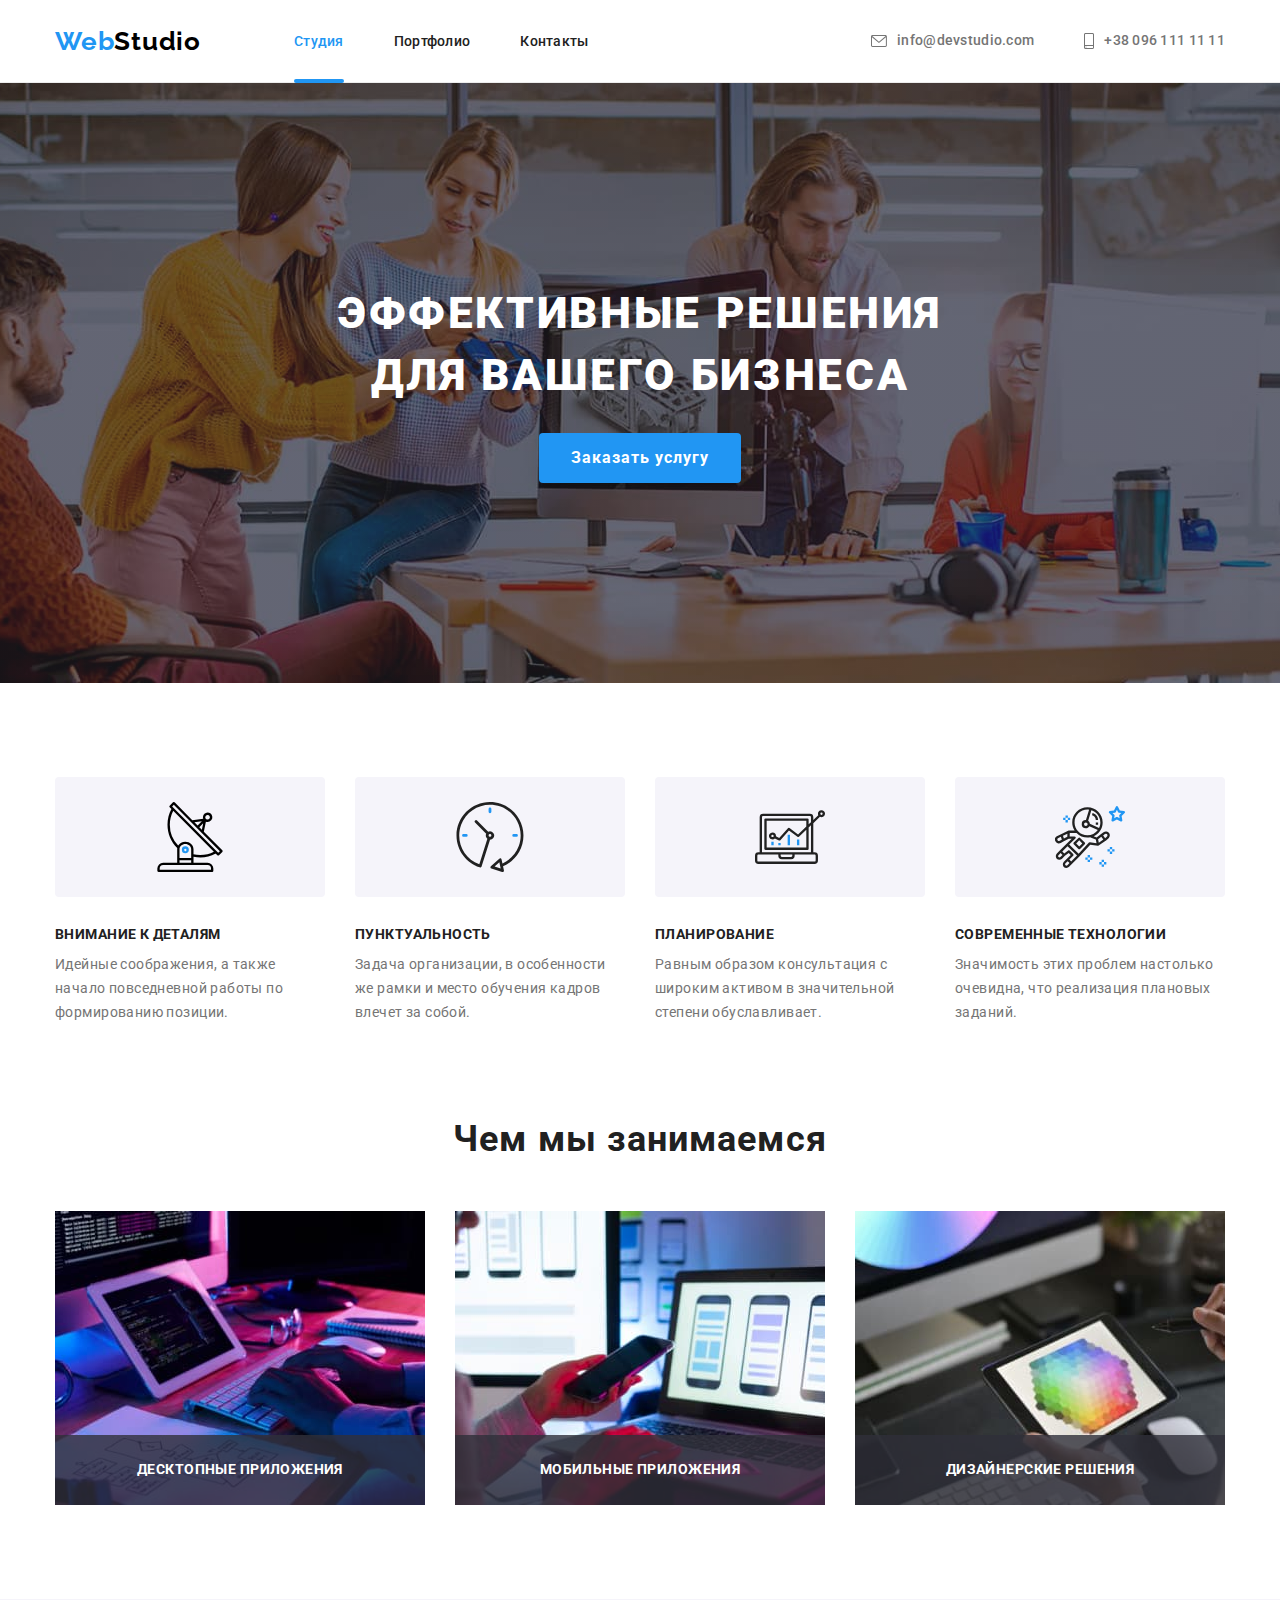
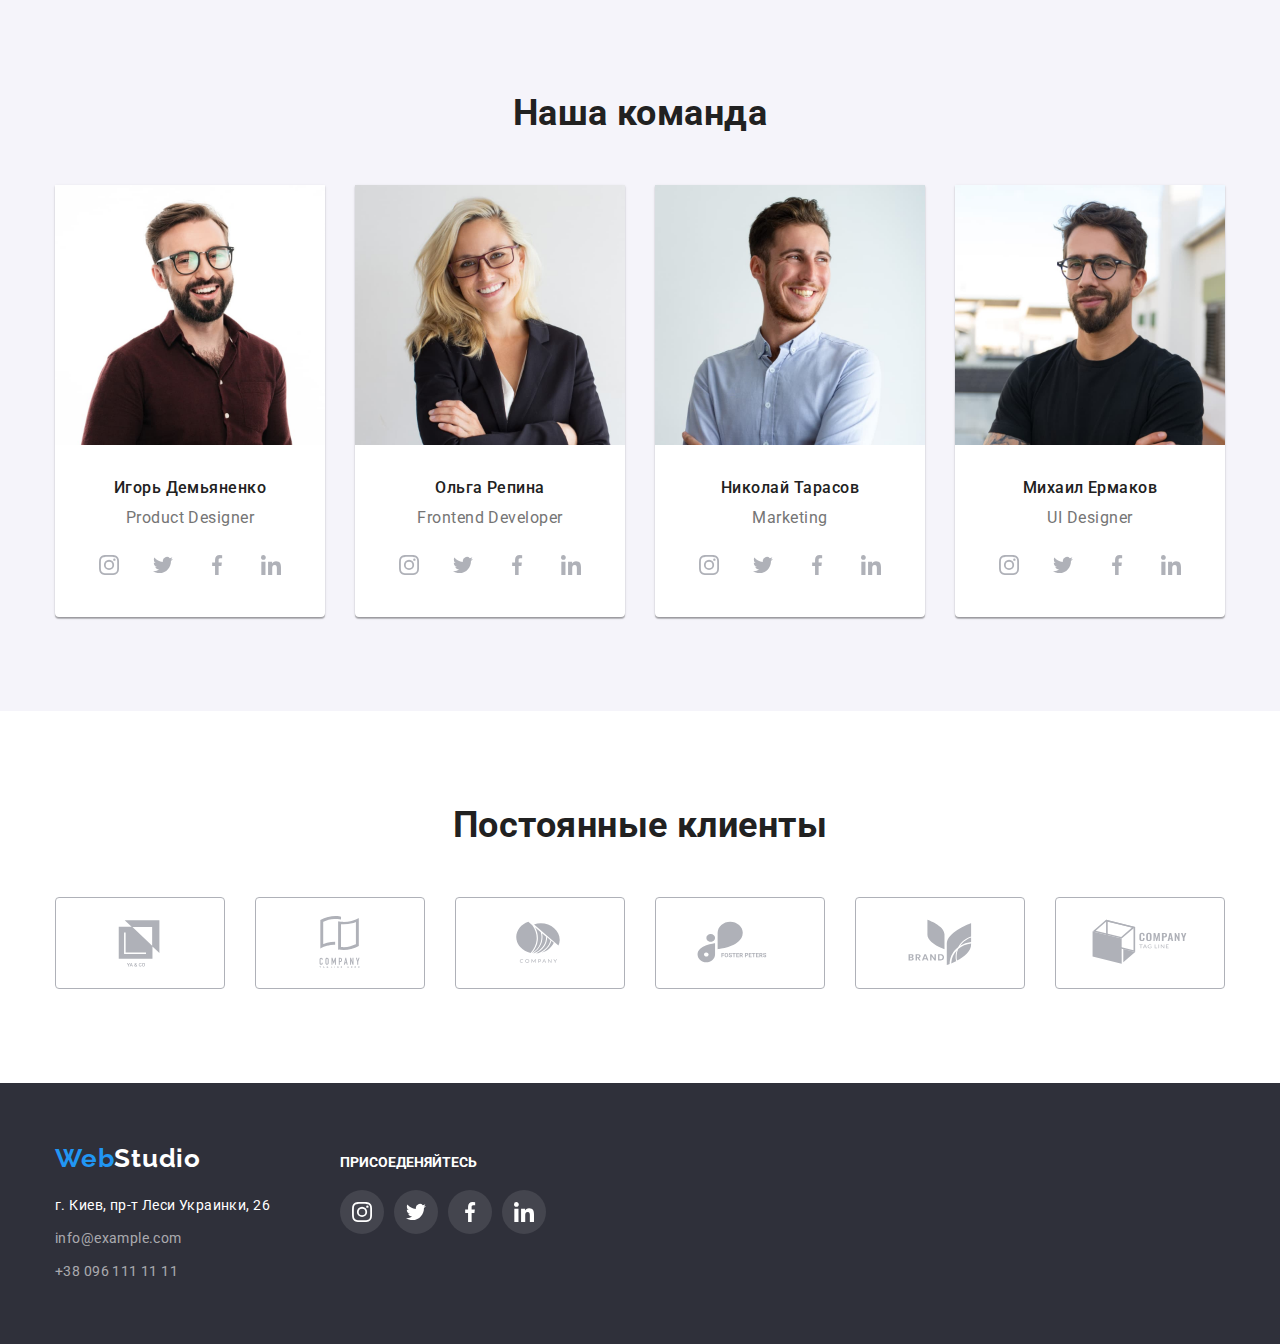
==== commit 99387e11: "Делает транзишин без глобальных ." ====
--- a/index.html
+++ b/index.html
@@ -165,7 +165,7 @@
         </div>
       </section>
 
-      <!-- Наша команда -->
+<!-------------------------------------------------------------- Наша команда -->
 
       <section class="team section">
         <div class="container">
@@ -185,8 +185,8 @@
                 <div class="social-network">
                   <ul class="list-network">
                     <li class="item-icon">
-                      <a class="link-network">
-                        <svg class="icon-instagram" width="20px" height="20px">
+                      <a href="" class="link-network">
+                        <svg class="icon-instagram icon-general" width="20px" height="20px">
                           <use
                             href="./images/icons.svg#icon-instagram"
                           ></use>
@@ -194,8 +194,8 @@
                       </a>
                     </li>
                     <li class="item-icon">
-                      <a class="link-network">
-                        <svg class="icon-twitter" width="20px" height="20px">
+                      <a href="" class="link-network">
+                        <svg class="icon-twitter icon-general" width="20px" height="20px">
                           <use
                             href="./images/icons.svg#icon-twitter-1-1"
                           ></use>
@@ -203,7 +203,7 @@
                       </a>
                     </li>
                     <li class="item-icon">
-                      <a class="link-network">
+                      <a href="" class="link-network icon-general">
                         <svg class="icon-facebook" width="20px" height="20px">
                           <use
                             href="./images/icons.svg#icon-facebook"
@@ -212,7 +212,7 @@
                       </a>
                     </li>
                     <li class="item-icon">
-                      <a class="link-network">
+                      <a href="" class="link-network icon-general">
                         <svg class="icon-linkedin" width="20px" height="20px">
                           <use
                             href="./images/icons.svg#icon-linkedin"
@@ -238,8 +238,8 @@
                 <div class="social-network">
                   <ul class="list-network">
                     <li class="item-icon">
-                      <a class="link-network">
-                        <svg class="icon-instagram" width="20px" height="20px">
+                      <a href="" class="link-network">
+                        <svg class="icon-instagram icon-general" width="20px" height="20px">
                           <use
                             href="./images/icons.svg#icon-instagram"
                           ></use>
@@ -247,8 +247,8 @@
                       </a>
                     </li>
                     <li class="item-icon">
-                      <a class="link-network">
-                        <svg class="icon-twitter" width="20px" height="20px">
+                      <a href="" class="link-network">
+                        <svg class="icon-twitter icon-general" width="20px" height="20px">
                           <use
                             href="./images/icons.svg#icon-twitter-1-1"
                           ></use>
@@ -256,8 +256,8 @@
                       </a>
                     </li>
                     <li class="item-icon">
-                      <a class="link-network">
-                        <svg class="icon-facebook" width="20px" height="20px">
+                      <a href="" class="link-network">
+                        <svg class="icon-facebook icon-general" width="20px" height="20px">
                           <use
                             href="./images/icons.svg#icon-facebook"
                           ></use>
@@ -265,8 +265,8 @@
                       </a>
                     </li>
                     <li class="item-icon">
-                      <a class="link-network">
-                        <svg class="icon-linkedin" width="20px" height="20px">
+                      <a href="" class="link-network">
+                        <svg class="icon-linkedin icon-general" width="20px" height="20px">
                           <use
                             href="./images/icons.svg#icon-linkedin"
                           ></use>
@@ -291,8 +291,8 @@
                 <div class="social-network">
                   <ul class="list-network">
                     <li class="item-icon">
-                      <a class="link-network">
-                        <svg class="icon-instagram" width="20px" height="20px">
+                      <a href="" class="link-network">
+                        <svg class="icon-instagram icon-general" width="20px" height="20px">
                           <use
                             href="./images/icons.svg#icon-instagram"
                           ></use>
@@ -300,8 +300,8 @@
                       </a>
                     </li>
                     <li class="item-icon">
-                      <a class="link-network">
-                        <svg class="icon-twitter" width="20px" height="20px">
+                      <a href="" class="link-network">
+                        <svg class="icon-twitter icon-general" width="20px" height="20px">
                           <use
                             href="./images/icons.svg#icon-twitter-1-1"
                           ></use>
@@ -309,8 +309,8 @@
                       </a>
                     </li>
                     <li class="item-icon">
-                      <a class="link-network">
-                        <svg class="icon-facebook" width="20px" height="20px">
+                      <a href="" class="link-network">
+                        <svg class="icon-facebook icon-general" width="20px" height="20px">
                           <use
                             href="./images/icons.svg#icon-facebook"
                           ></use>
@@ -318,8 +318,8 @@
                       </a>
                     </li>
                     <li class="item-icon">
-                      <a class="link-network">
-                        <svg class="icon-linkedin" width="20px" height="20px">
+                      <a href="" class="link-network">
+                        <svg class="icon-linkedin icon-general" width="20px" height="20px">
                           <use
                             href="./images/icons.svg#icon-linkedin"
                           ></use>
@@ -344,8 +344,8 @@
                 <div class="social-network">
                   <ul class="list-network">
                     <li class="item-icon">
-                      <a class="link-network">
-                        <svg class="icon-instagram" width="20px" height="20px">
+                      <a href="" class="link-network">
+                        <svg class="icon-instagram icon-general" width="20px" height="20px">
                           <use
                             href="./images/icons.svg#icon-instagram"
                           ></use>
@@ -353,8 +353,8 @@
                       </a>
                     </li>
                     <li class="item-icon">
-                      <a class="link-network">
-                        <svg class="icon-twitter" width="20px" height="20px">
+                      <a href="" class="link-network">
+                        <svg class="icon-twitter icon-general" width="20px" height="20px">
                           <use
                             href="./images/icons.svg#icon-twitter-1-1"
                           ></use>
@@ -362,8 +362,8 @@
                       </a>
                     </li>
                     <li class="item-icon">
-                      <a class="link-network">
-                        <svg class="icon-facebook" width="20px" height="20px">
+                      <a href="" class="link-network">
+                        <svg class="icon-facebook icon-general" width="20px" height="20px">
                           <use
                             href="./images/icons.svg#icon-facebook"
                           ></use>
@@ -371,8 +371,8 @@
                       </a>
                     </li>
                     <li class="item-icon">
-                      <a class="link-network">
-                        <svg class="icon-linkedin" width="20px" height="20px">
+                      <a href="" class="link-network">
+                        <svg class="icon-linkedin icon-general" width="20px" height="20px">
                           <use
                             href="./images/icons.svg#icon-linkedin"
                           ></use>
@@ -390,39 +390,39 @@
 
       <!-- regular-clients -->
 
-      
+
       <section class="section-clients">
         <div class="conteiner">
           <h2 class="team-title">Постоянные клиенты</h2>
           <div class="">
             <ul class="clients">
               <li class="item-clients">
-                <svg width="106" height="60">
+                <svg class="icon-general" width="106" height="60">
                   <use href="./images/icons.svg#icon-Logo-1"></use>
                 </svg>
               </li>
               <li class="item-clients">
-                <svg width="106" height="60">
+                <svg class="icon-general width="106" height="60">
                   <use href="./images/icons.svg#icon-Logo-2"></use>
                 </svg>
               </li>
               <li class="item-clients">
-                <svg width="106" height="60">
+                <svg class="icon-general width="106" height="60">
                   <use href="./images/icons.svg#icon-Logo-3"></use>
                 </svg>
               </li>
               <li class="item-clients">
-                <svg width="106" height="60">
+                <svg class="icon-general width="106" height="60">
                   <use href="./images/icons.svg#icon-Logo-4"></use>
                 </svg>
               </li>
               <li class="item-clients">
-                <svg width="106" height="60">
+                <svg class="icon-general width="106" height="60">
                   <use href="./images/icons.svg#icon-Logo-5"></use>
                 </svg>
               </li>
               <li class="item-clients">
-                <svg width="106" height="60">
+                <svg class="icon-general width="106" height="60">
                   <use href="./images/icons.svg#icon-Logo-6"></use>
                 </svg>
               </li>
@@ -461,28 +461,28 @@
           <h3 class="title-social">Присоеденяйтесь</h3>
             <ul class="list-social">
               <li class="item-social">
-                <a class="link-social">
+                <a href="" class="link-social">
                   <svg width="20" height="20">
                     <use href="./images/icons.svg#icon-instagram"></use>
                   </svg>
                 </a>
               </li>
               <li class="item-social">
-                <a class="link-social">
+                <a href="" class="link-social">
                   <svg width="20" height="20">
                     <use href="./images/icons.svg#icon-twitter-1-1"></use>
                   </svg>
                 </a>
               </li>
               <li class="item-social">
-                <a class="link-social">
+                <a href="" class="link-social">
                   <svg width="20" height="20">
                     <use href="./images/icons.svg#icon-facebook"></use>
                   </svg>
                 </a>
               </li>
               <li class="item-social">
-                <a class="link-social">
+                <a href="" class="link-social">
                   <svg width="20" height="20">
                     <use href="./images/icons.svg#icon-linkedin"></use>
                   </svg>
--- a/css/styles.css
+++ b/css/styles.css
@@ -56,8 +56,9 @@
 .accent-effect .link:hover,
 .accent-effect .link:focus {
   color: var(--accent-color);
-  fill: var(--accent-color);
-}
+}
+
+
 
 .section {
   padding-top: 94px;
@@ -84,8 +85,8 @@
   letter-spacing: 0.02em;
   display: flex;
   align-items: center;
-  transition: 250ms;
-  transition-timing-function: cubic-bezier(0.4, 0, 0.2, 1);
+  transition: color 250ms cubic-bezier(0.4, 0, 0.2, 1);
+  
 }
 
 .contacts-bot {
@@ -97,8 +98,7 @@
 
   margin-top: 9px;
   display: block;
-  transition: 250ms;
-  transition-timing-function: cubic-bezier(0.4, 0, 0.2, 1);
+  transition: color 250ms cubic-bezier(0.4, 0, 0.2, 1);
 }
 
 .list-contacts-top {
@@ -141,8 +141,7 @@
   padding-top: 32px;
   padding-bottom: 32px;
 
-  transition: 250ms;
-  transition-timing-function: cubic-bezier(0.4, 0, 0.2, 1);
+  transition: color 250ms cubic-bezier(0.4, 0, 0.2, 1);
 }
 
 
@@ -231,10 +230,8 @@
   border-radius: 4px;
 
   box-shadow: 0px 4px 4px rgba(0, 0, 0, 0.15);
-  border-radius: 4px;
-
-  transition: 250ms;
-  transition-timing-function: cubic-bezier(0.4, 0, 0.2, 1);
+
+  transition:color 250ms cubic-bezier(0.4, 0, 0.2, 1), background-color 250ms cubic-bezier(0.4, 0, 0.2, 1), box-shadow 250ms cubic-bezier(0.4, 0, 0.2, 1);
 }
 
 .current {
@@ -246,7 +243,7 @@
   content: "";
   width: 100%;
   height: 4px;
-  background: var(--accent-color);
+  background-color: var(--accent-color);
   border-radius: 2px;
 
   position: absolute;
@@ -439,22 +436,21 @@
   width: 44px;
   height: 44px;
   align-items: center;
+  color: var(--color-secondary-icon);
   justify-content: center;
-  text-align: center;
-}
-
-.link-network{
   border-radius: 50%;
-  transition: 250ms;
-  transition-timing-function: cubic-bezier(0.4, 0, 0.2, 1);
-}
+  transition: color 250ms cubic-bezier(0.4, 0, 0.2, 1), background-color 250ms cubic-bezier(0.4, 0, 0.2, 1);
+}
+
 .link-network:hover,
 .link-network:focus {
   background-color: var(--accent-color);
-  fill: var(--main-light-color-text);
-}
-  
-
+  color: var(--main-light-color-text);
+}
+
+.icon-general{
+  fill:currentColor;
+}
 
 /*------------------------Наши клиенты-------------------- */
 .section-clients {
@@ -476,21 +472,21 @@
   height: 92px;
   border-radius: 4px;
 
-  fill: var(--color-secondary-icon);
+  color: var(--color-secondary-icon);
   border: 1px solid var(--color-secondary-icon);
-  text-align: center;
+
   display: flex;
   align-items: center;
   justify-content: center;
-  transition: 250ms;
-  transition-timing-function: cubic-bezier(0.4, 0, 0.2, 1);
+  transition:color 250ms cubic-bezier(0.4, 0, 0.2, 1), border 250ms cubic-bezier(0.4, 0, 0.2, 1);
 }
 .clients .item-clients:not(:last-child) {
   margin-right: 30px;
 }
+
 .item-clients:hover,
 .item-clients:focus {
-  fill: var(--accent-color);
+  color: var(--accent-color);
   border: 1px solid var(--accent-color);
 }
 
@@ -569,7 +565,7 @@
 
 .link-social:hover,
 .link-social:focus {
-  background: var(--accent-color);
+  background-color: var(--accent-color);
 }
 .section-social {
   margin-left: 70px;
@@ -579,16 +575,18 @@
   width: 44px;
   height: 44px;
   border-radius: 50%;
-  background: rgba(255, 255, 255, 0.1);
-
+  background-color: rgba(255, 255, 255, 0.1);
+  text-align: center;
+  display: flex;
+  align-items: center;
+  justify-content: center;
+transition:background-color 250ms cubic-bezier(0.4, 0, 0.2, 1);
+}
+
+.link-social svg{
   fill: var(--main-light-color-text);
-  text-align: center;
-  display: flex;
-  align-items: center;
-  justify-content: center;
-transition-duration: 250ms;
-transition-timing-function: cubic-bezier(0.4, 0, 0.2, 1);
-}
+}
+
 
 /*------------------------------------Адресс */
 .city-address {
@@ -605,11 +603,10 @@
 .backdrop {
   width: 100%;
   height: 100%;
-  background: rgba(0, 0, 0, 0.2);
+  background-color: rgba(0, 0, 0, 0.2);
   position: fixed;
   top: 0;
-  transition: opacity 250ms, visibility 250ms ;
-  transition-timing-function: cubic-bezier(0.4, 0, 0.2, 1);
+  transition: opacity 250ms cubic-bezier(0.4, 0, 0.2, 1), visibility 250ms cubic-bezier(0.4, 0, 0.2, 1);
 }
 .backdrop.is-hidden .modal {
   transform: skew(0) scale(2);
@@ -621,13 +618,12 @@
 top: 50%;
 
 transform: translate(-50% ,-50%) skew(360deg) scale(1);
-transition: transform 250ms;
-transition-timing-function: cubic-bezier(0.4, 0, 0.2, 1);
+transition: transform 250ms cubic-bezier(0.4, 0, 0.2, 1);
 
 min-height: 581px;
 width: 528px;
 
-background: #FFFFFF;
+background-color: var(--main-light-color-text);
 box-shadow: 0px 1px 3px rgba(0, 0, 0, 0.12), 0px 1px 1px rgba(0, 0, 0, 0.14), 0px 2px 1px rgba(0, 0, 0, 0.2);
 border-radius: 4px;
 
@@ -637,7 +633,7 @@
   width: 30px;
   height: 30px;
 
-background: #FFFFFF;
+background-color: #FFFFFF;
 border: 1px solid rgba(0, 0, 0, 0.1);
 border-radius: 50%;
 
@@ -696,8 +692,8 @@
 
   border-radius: 4px;
   padding: 6px 22px;
-  transition: 250ms;
-  transition-timing-function: cubic-bezier(0.4, 0, 0.2, 1);
+  transition: background-color 250ms cubic-bezier(0.4, 0, 0.2, 1), color 250ms cubic-bezier(0.4, 0, 0.2, 1),box-shadow 250ms cubic-bezier(0.4, 0, 0.2, 1) ;
+  
 }
 .portfolio-button-list {
   display: flex;
@@ -727,6 +723,7 @@
 .portfolio-item:nth-last-child(-n + 3) {
   margin-bottom: 0;
 }
+
 .portfolio-item .link:hover,
 .portfolio-item .link:focus {
   box-shadow: 0px 1px 1px rgba(0, 0, 0, 0.12), 0px 4px 4px rgba(0, 0, 0, 0.06),
@@ -736,7 +733,7 @@
   display: block;
 }
 .cards-content {
-  border: solid #eeeeee;
+  border: solid var(--main-light-color-text);
   border-width: 0 1px 1px 1px;
   padding: 20px 24px;
 }
@@ -753,7 +750,7 @@
   line-height: 1.56;
   letter-spacing: 0.03em;
   color: var(--main-light-color-text);
-  background: rgba(33, 150, 243, 0.9);
+  background-color: rgba(33, 150, 243, 0.9);
 padding-top: 63px;
 padding-left: 24px;
 padding-bottom: 63px;
@@ -764,11 +761,11 @@
 top: 0;
 left: 0;
 transform: translateY(100%);
-transition: transform 250ms;
-transition-timing-function: cubic-bezier(0.4, 0, 0.2, 1);
-}
-
-.portfolio-item:hover .portfolio-leaving-text{
+transition: transform 250ms cubic-bezier(0.4, 0, 0.2, 1);
+}
+
+.portfolio-item .link:hover .portfolio-leaving-text,
+.portfolio-item .link:focus .portfolio-leaving-text{
   transform:translateY(0);
 }
 
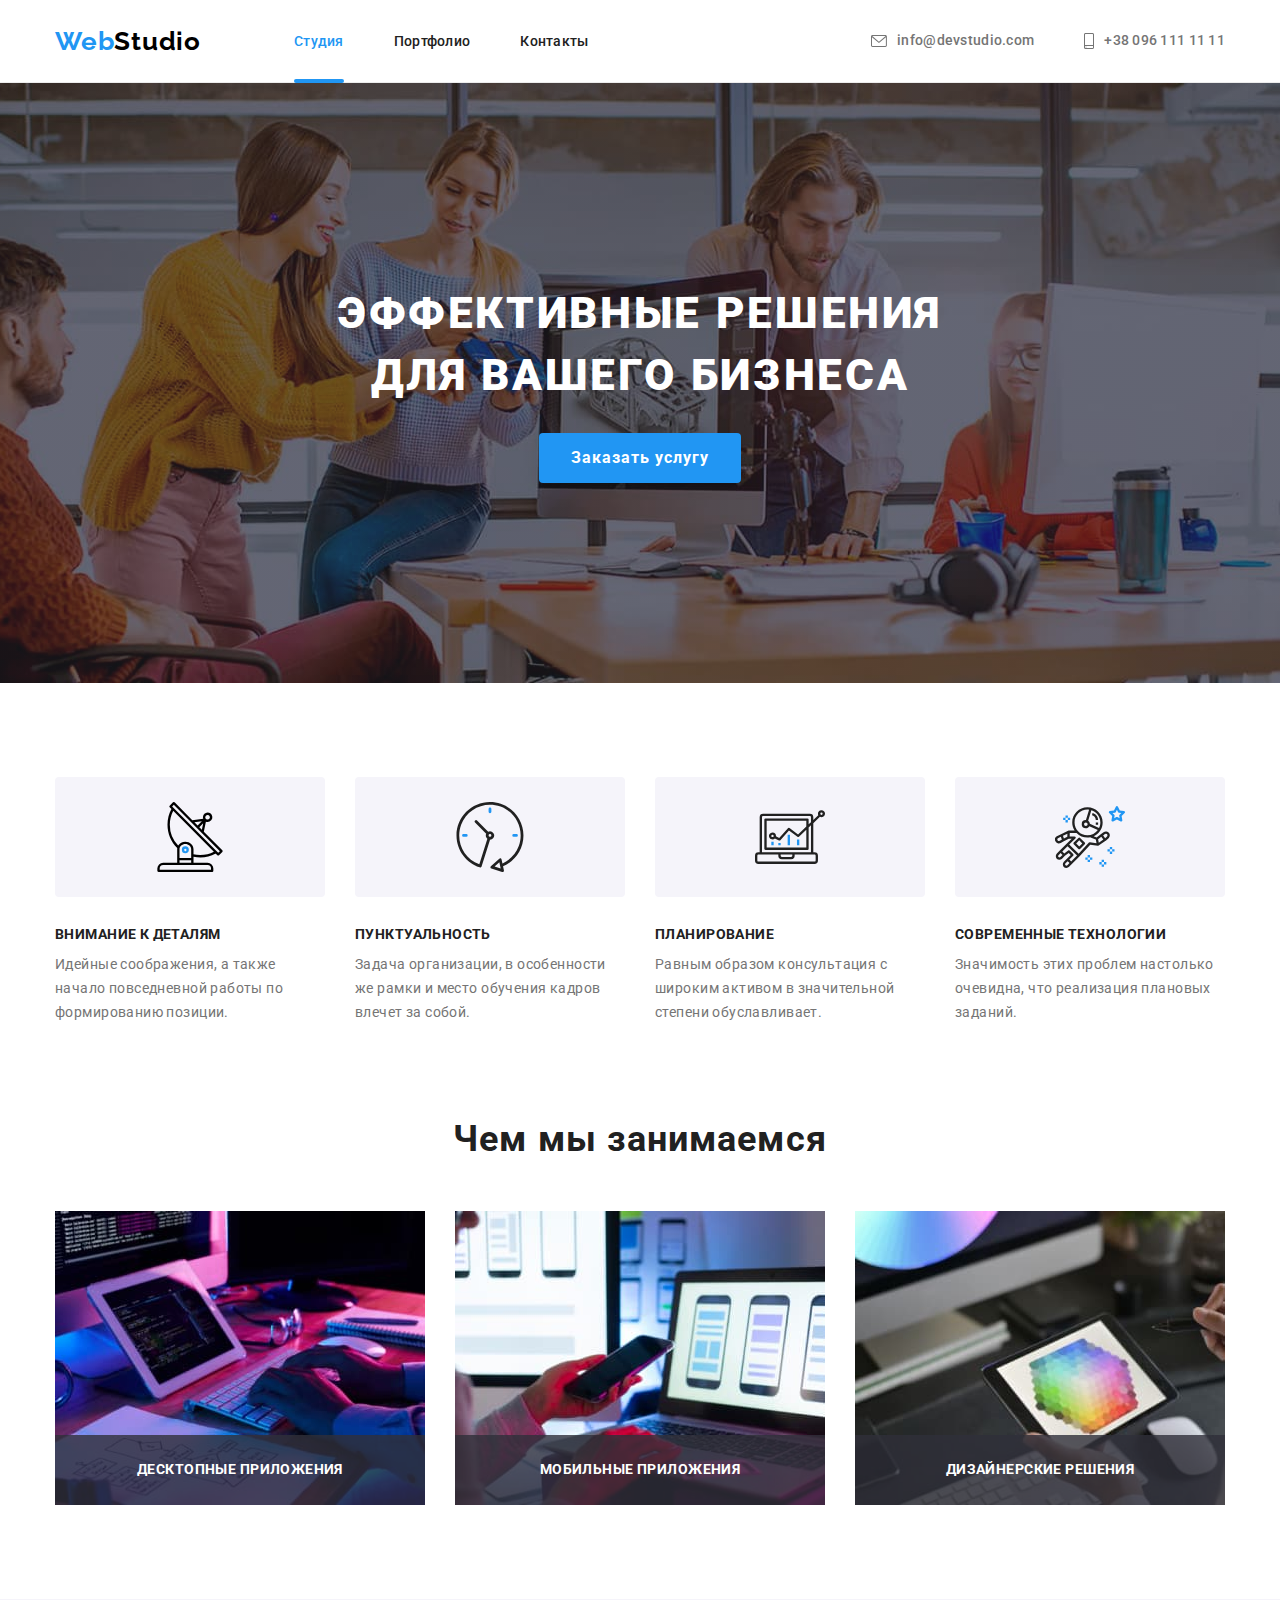
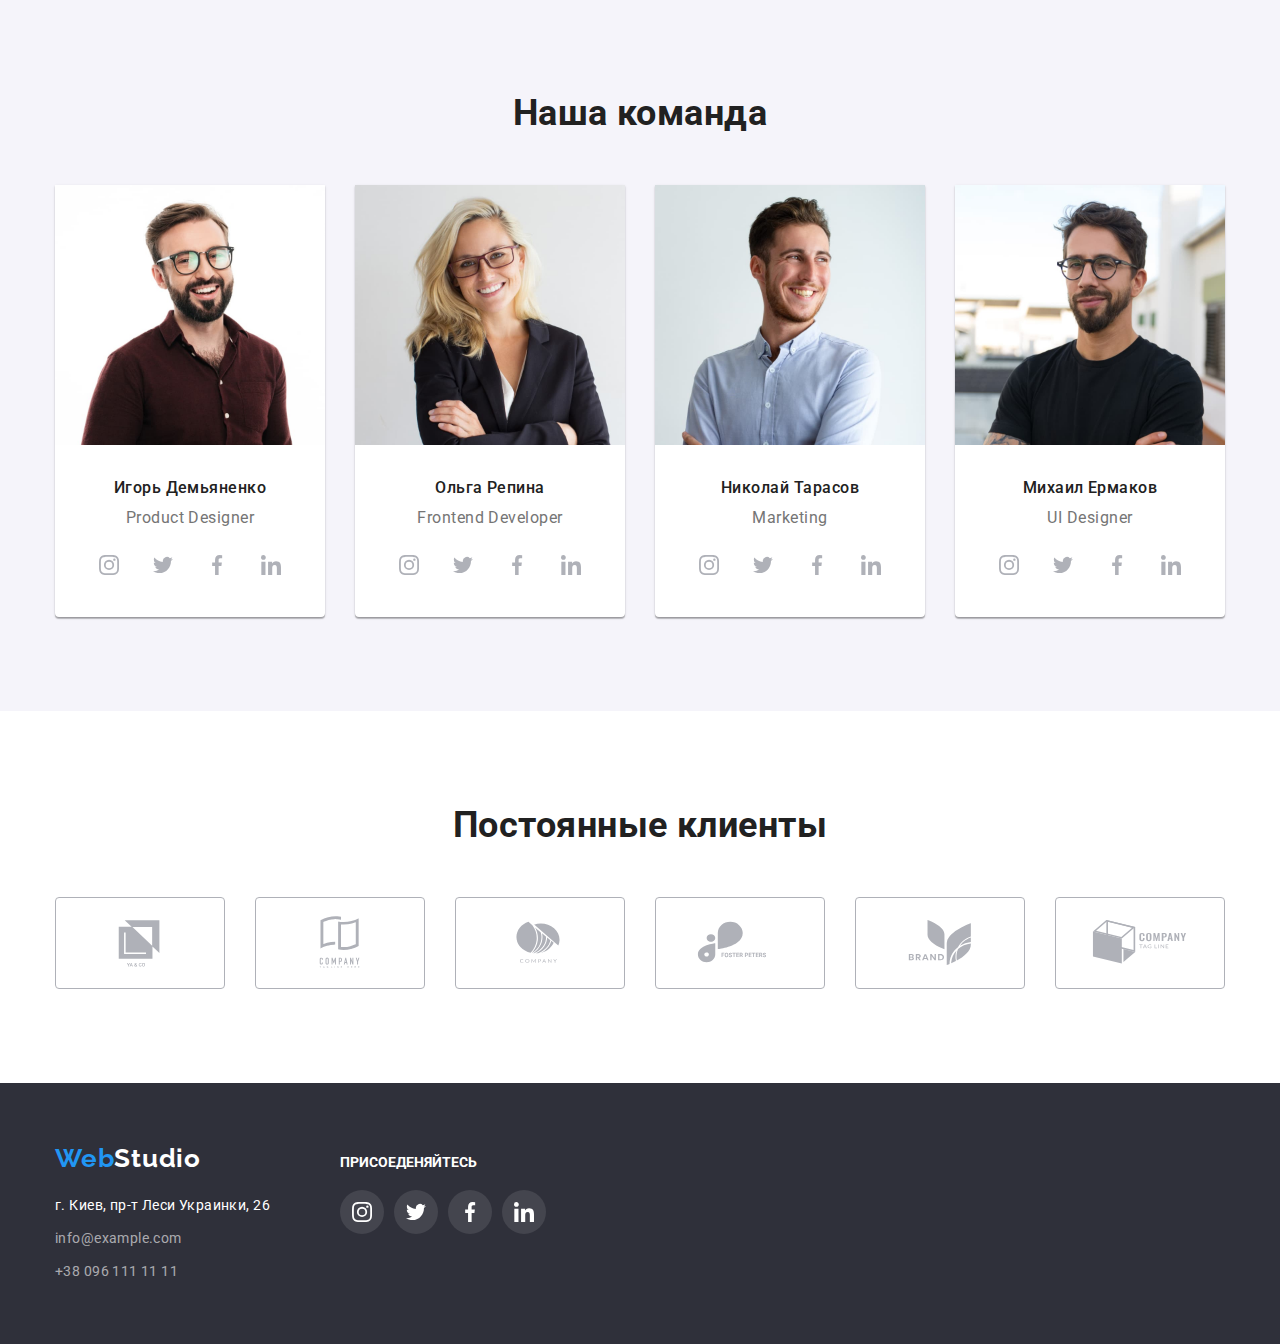
==== commit 64a47c02: "Исправляет ошибки валидатора" ====
--- a/index.html
+++ b/index.html
@@ -164,9 +164,7 @@
           </ul>
         </div>
       </section>
-
-<!-------------------------------------------------------------- Наша команда -->
-
+                      <!--наша команда-->
       <section class="team section">
         <div class="container">
           <h2 class="team-title">Наша команда</h2>
@@ -402,27 +400,27 @@
                 </svg>
               </li>
               <li class="item-clients">
-                <svg class="icon-general width="106" height="60">
+                <svg class="icon-general" width="106" height="60">
                   <use href="./images/icons.svg#icon-Logo-2"></use>
                 </svg>
               </li>
               <li class="item-clients">
-                <svg class="icon-general width="106" height="60">
+                <svg class="icon-general" width="106" height="60">
                   <use href="./images/icons.svg#icon-Logo-3"></use>
                 </svg>
               </li>
               <li class="item-clients">
-                <svg class="icon-general width="106" height="60">
+                <svg class="icon-general" width="106" height="60">
                   <use href="./images/icons.svg#icon-Logo-4"></use>
                 </svg>
               </li>
               <li class="item-clients">
-                <svg class="icon-general width="106" height="60">
+                <svg class="icon-general" width="106" height="60">
                   <use href="./images/icons.svg#icon-Logo-5"></use>
                 </svg>
               </li>
               <li class="item-clients">
-                <svg class="icon-general width="106" height="60">
+                <svg class="icon-general" width="106" height="60">
                   <use href="./images/icons.svg#icon-Logo-6"></use>
                 </svg>
               </li>
@@ -495,7 +493,7 @@
     </footer>
     <div class="backdrop is-hidden" data-modal>
       <div class="modal">
-        <button class="modal-close" type="button" data-modal-close><svg class="icon-close"><use href="./images/icons.svg#icon-close-black"></use></svg></button>
+        <button class="modal-close" type="button" data-modal-close><svg class="icon-close" width="18px" height="18px"><use href="./images/icons.svg#icon-close-black"></use></svg></button>
       </div>
     </div>
     <script src="./js/modal.js"></script>
--- a/css/styles.css
+++ b/css/styles.css
@@ -632,6 +632,8 @@
 .modal-close {
   width: 30px;
   height: 30px;
+display: flex;
+align-items: center;
 
 background-color: #FFFFFF;
 border: 1px solid rgba(0, 0, 0, 0.1);
@@ -645,9 +647,9 @@
 
 }
 
-.icon-close{
-  height: 11px;
-  width: 11px;
+.icon-close:hover{
+  fill: var(--accent-color);
+  transition: fill 250ms cubic-bezier(0.4, 0, 0.2, 1);
 }
 
 .is-hidden{
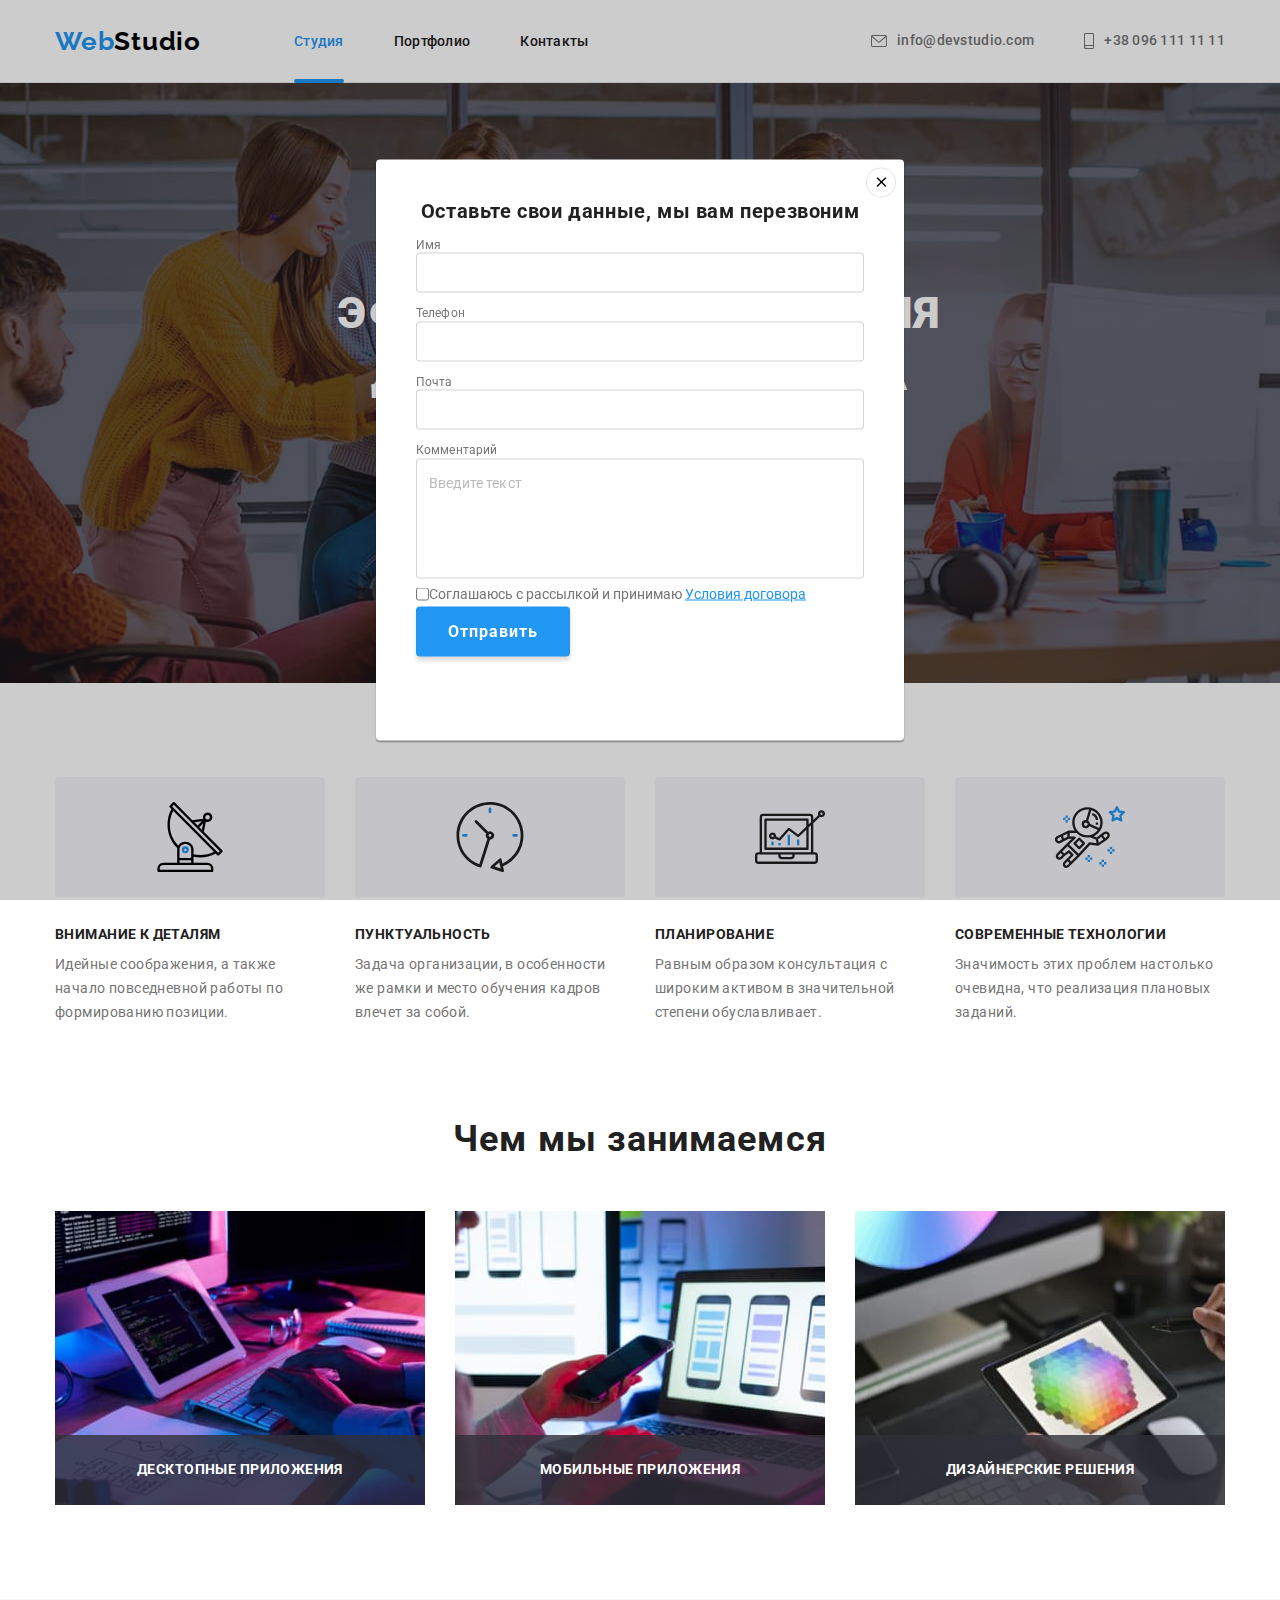
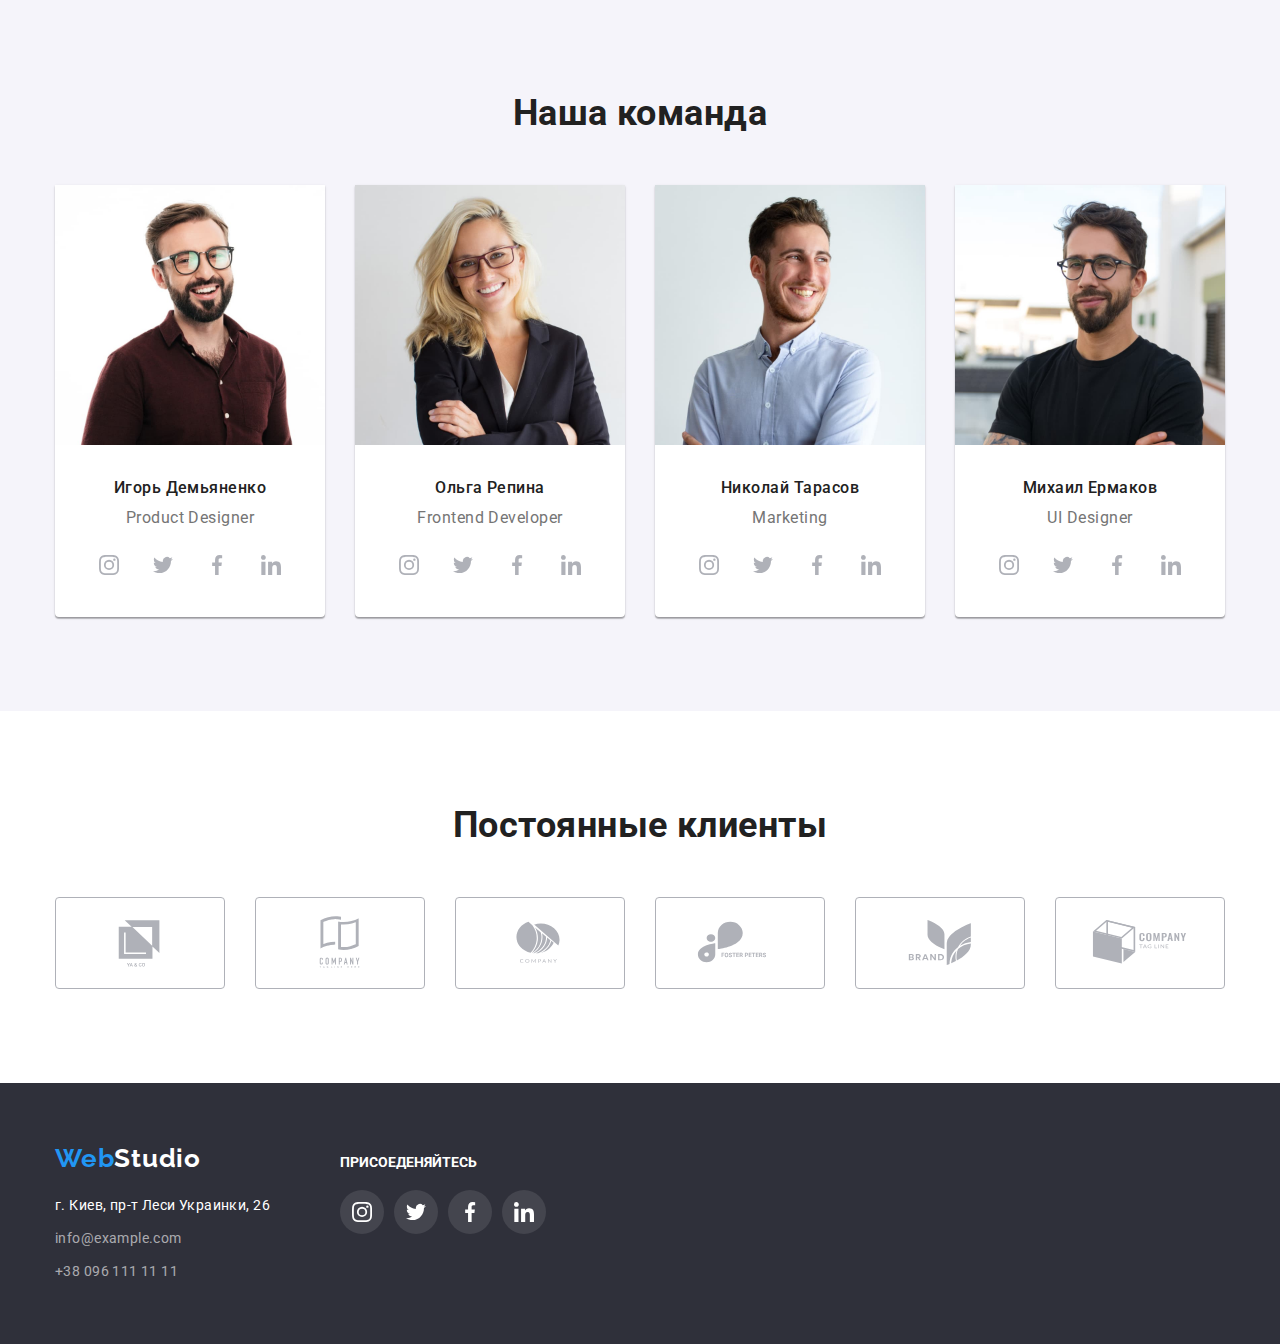
==== commit 063ccae1: "Стилизирует модалку." ====
--- a/index.html
+++ b/index.html
@@ -487,14 +487,59 @@
                 </a>
               </li>
             </ul>
-          
         </div>
       </div>
     </footer>
-    <div class="backdrop is-hidden" data-modal>
+    <div class="backdrop " data-modal>
       <div class="modal">
         <button class="modal-close" type="button" data-modal-close><svg class="icon-close" width="18px" height="18px"><use href="./images/icons.svg#icon-close-black"></use></svg></button>
+    <p class="modal-title">Оставьте свои данные, мы вам перезвоним</p>
+      <form class="modal-form">
+        <label class="input-text" for="user-name">Имя</label>
+        <input
+        name="user-name"
+        placeholder=""
+        type="text"
+        class="modal-input"
+        id="user-name"
+        />
+        <label class="input-text" for="user-tel">Телефон</label>
+        <input
+        name="user-tel"
+        placeholder=""
+        type="tel"
+        class="modal-input"
+        id="user-tel"
+        />
+        <label class="input-text" for="user-email">Почта</label>
+        <input
+        name="user-email"
+        placeholder=""
+        type="email"
+        class="modal-input"
+        id="user-email"
+        />
+        <label class="input-text" for="modal-coment">Комментарий</label>
+        <textarea 
+        class="modal-coment" 
+        name="modal-coment"
+        placeholder="Введите текст"
+        type="text"
+        id="modal-coment"
+        ></textarea>
+        <div class="box-agreement">
+        <input
+        name=""
+        placeholder=""
+        type="checkbox"
+        class=""
+        id=""
+        />
+        <p class="text-treaty">Соглашаюсь с рассылкой и принимаю <a href="" class="link-treaty">Условия договора</a></p>
       </div>
+        <button type="submit" class="button treaty-bt">Отправить</button>
+      </form>
+  </div>
     </div>
     <script src="./js/modal.js"></script>
   </body>
--- a/css/styles.css
+++ b/css/styles.css
@@ -659,6 +659,113 @@
 }
 
 
+.modal-title{
+font-weight: 700;
+font-size: 20px;
+line-height: 1.15;
+text-align: center;
+letter-spacing: 0.03em;
+
+color:var(--primery-text-color);
+margin-top: 40px;
+margin-bottom: 12px;
+}
+
+.modal-form{
+  padding-left: 40px;
+  padding-right: 40px;
+  padding-bottom: 40px;
+}
+
+.modal-input{
+width: 100%;
+height: 40px;
+border: 1px solid rgba(33, 33, 33, 0.2);
+box-sizing: border-box;
+border-radius: 4px;
+
+margin-bottom: 10px;
+padding: 12px;
+}
+
+.modal-input:hover,
+.modal-input:focus{
+  border: 1px solid var(--accent-color);
+}
+
+
+.input-text{
+
+font-size: 12px;
+line-height: 1.16;
+letter-spacing: 0.01em;
+
+color: var(--secondary-text-color);
+margin-bottom: 4px;
+}
+
+
+.modal-coment{
+resize: none;
+width: 100%;
+height: 120px;
+padding: 16px 12px;
+
+border: 1px solid rgba(33, 33, 33, 0.2);
+border-radius: 4px;
+}
+
+.modal-coment:hover,
+.modal-coment:focus{
+  border: 1px solid var(--accent-color);
+}
+
+::placeholder{
+  font-size: 14px;
+  line-height: 1.14;
+  letter-spacing: 0.01em;
+  color: rgba(117, 117, 117, 0.5);
+}
+.link-treaty{
+  text-decoration-color: var(--accent-color);
+  color: var(--accent-color);
+}
+.box-agreement{
+  display: flex;
+  align-items: center;
+}
+.text-treaty{
+
+font-size: 14px;
+line-height: 1.71;
+color: #757575;
+}
+.treaty-bt{
+  font-weight: 700;
+  font-size: 16px;
+  line-height: 1.87;
+  align-items: center;
+  text-align: center;
+  letter-spacing: 0.06em;
+  background-color: var(--accent-color);
+  color: var(--main-light-color-text);
+
+  padding-left: 32px;
+  padding-right: 32px;
+  padding-top: 10px;
+  padding-bottom: 10px;
+  border-radius: 4px;
+
+  box-shadow: 0px 4px 4px rgba(0, 0, 0, 0.15);
+  transition:color 250ms cubic-bezier(0.4, 0, 0.2, 1), background-color 250ms cubic-bezier(0.4, 0, 0.2, 1), box-shadow 250ms cubic-bezier(0.4, 0, 0.2, 1);
+}
+.treaty-bt:hover,
+.treaty-bt:focus{
+  color: var(--main-light-color-text);
+  background-color: var(--color-hero-bt-hover);
+}
+
+
 /*--------------------------------Портфолио */
 .visually-hidden {
   position: absolute;
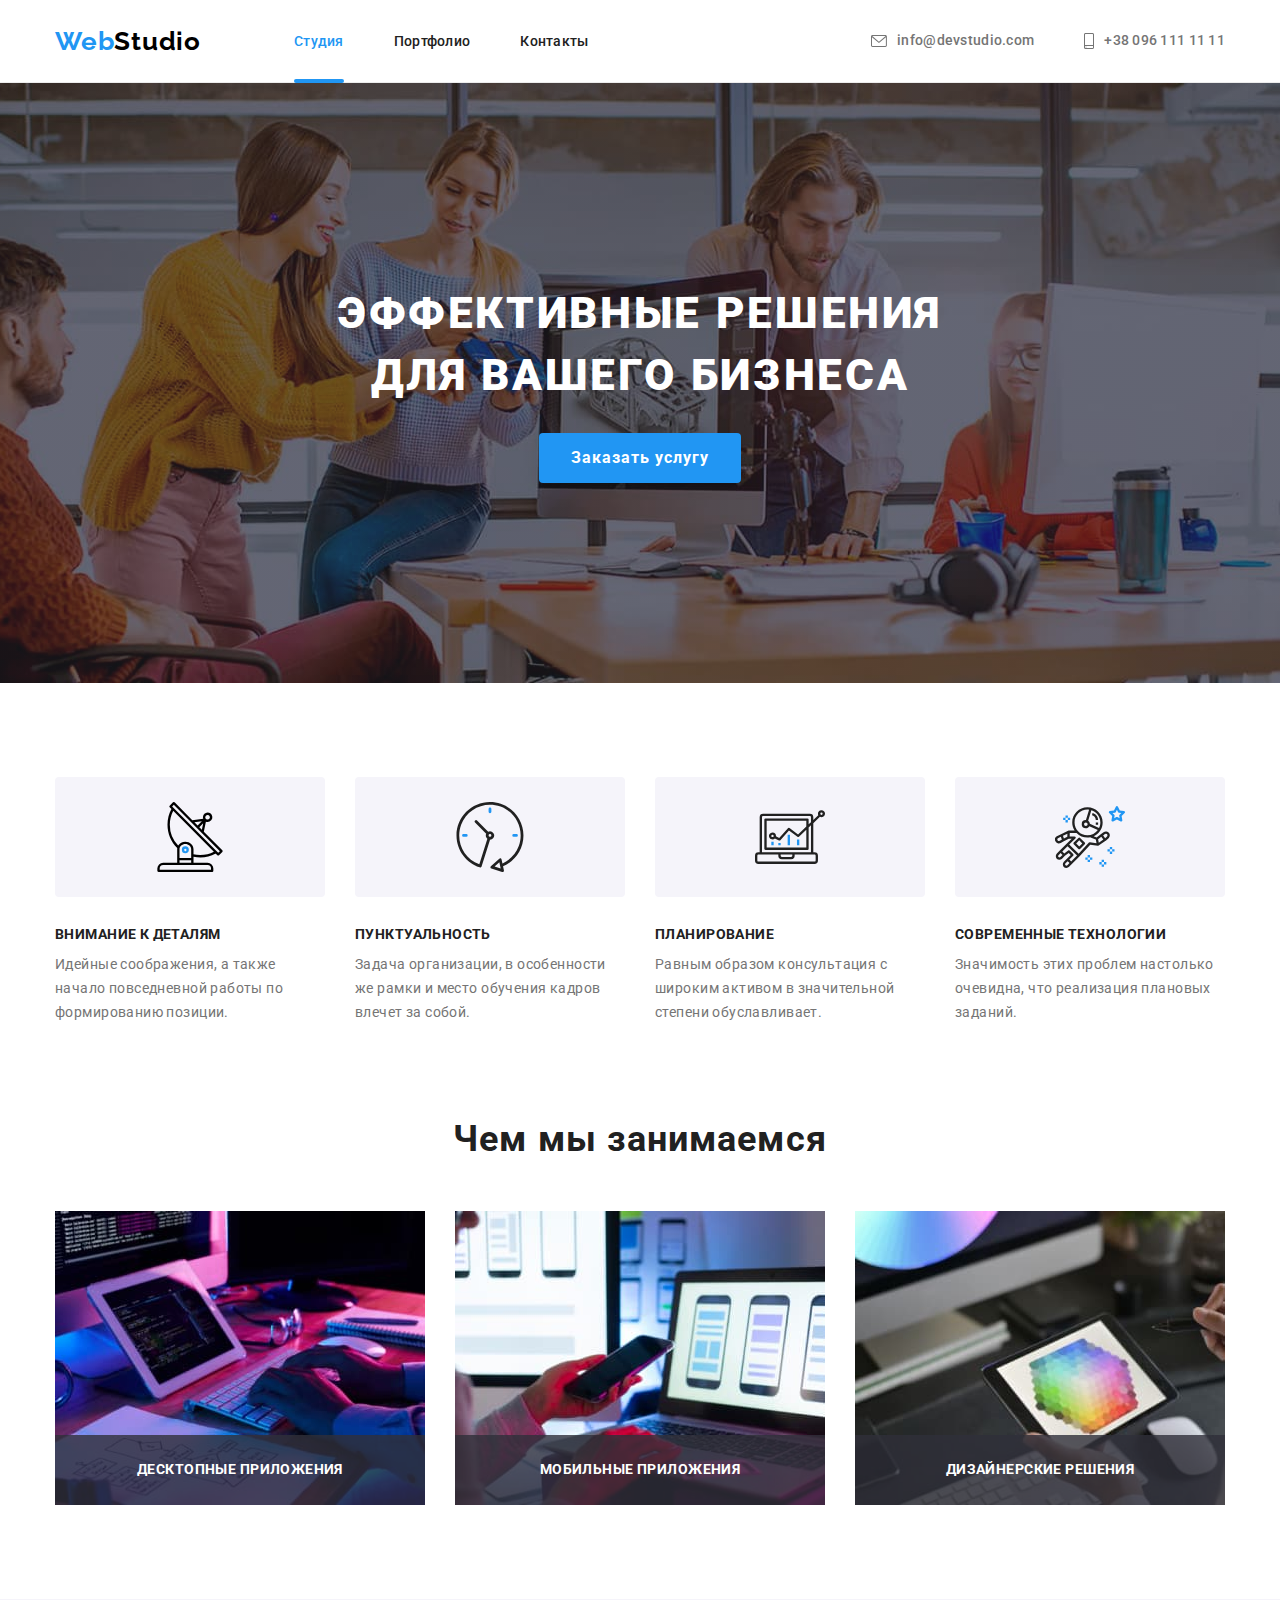
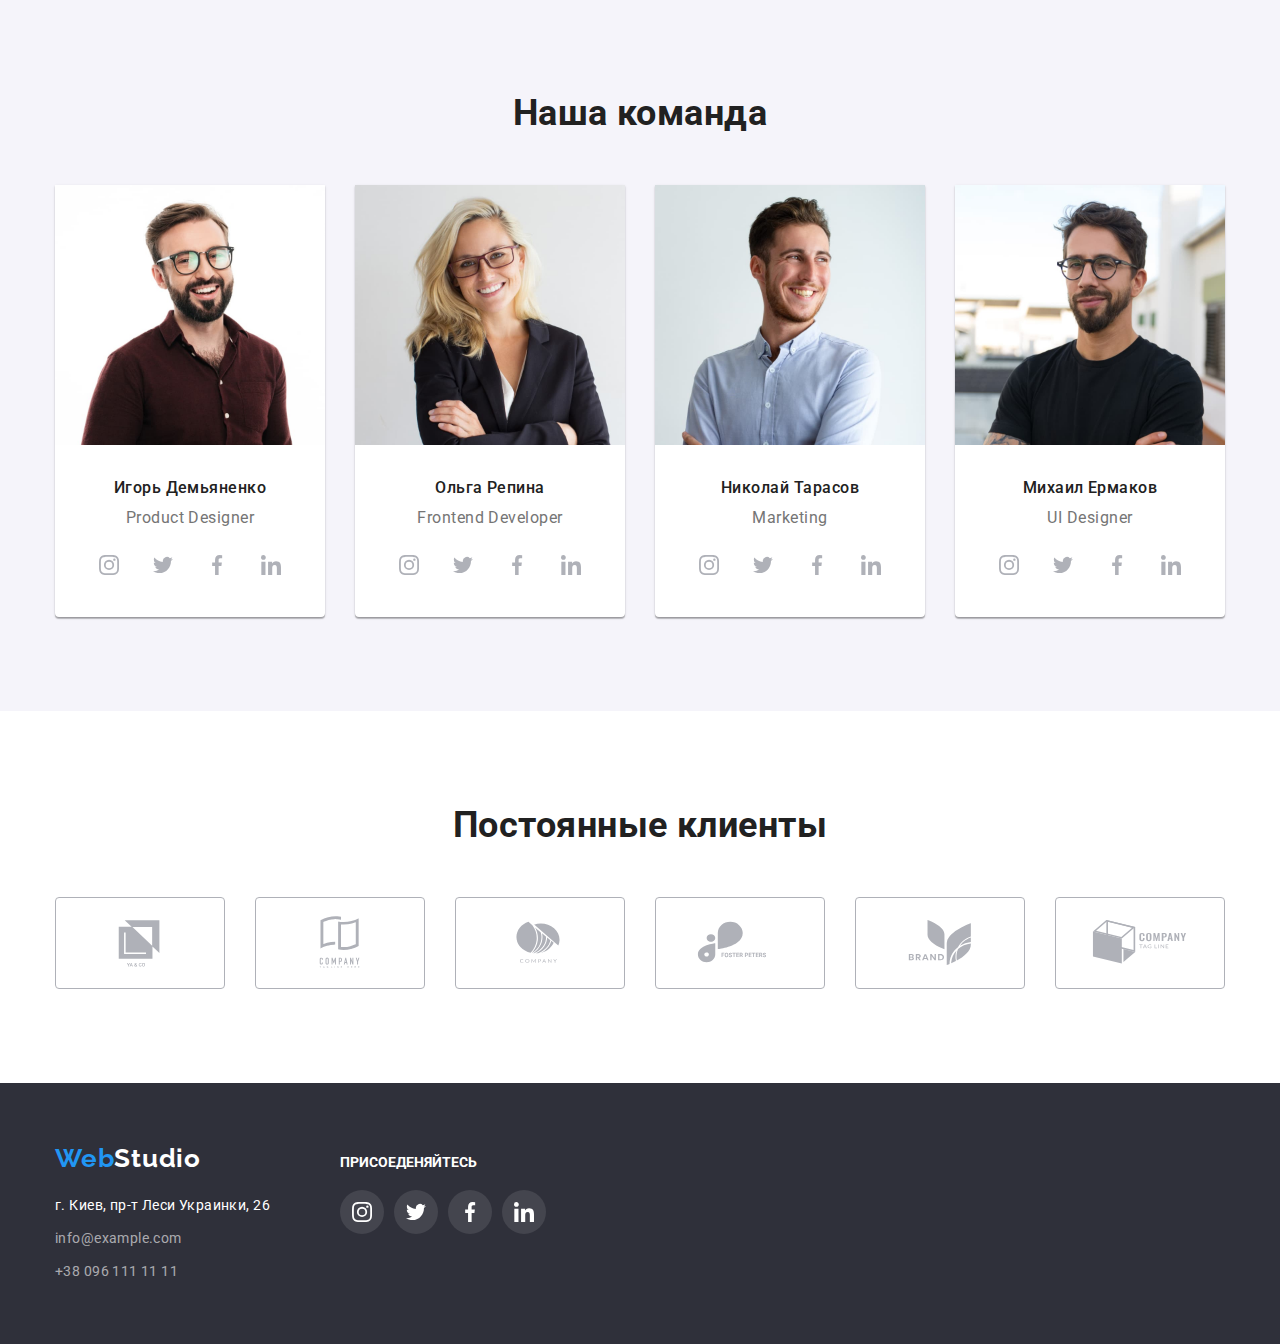
==== commit b3a5ec58: "Добавляет required" ====
--- a/index.html
+++ b/index.html
@@ -490,7 +490,7 @@
         </div>
       </div>
     </footer>
-    <div class="backdrop " data-modal>
+    <div class="backdrop is-hidden" data-modal>
       <div class="modal">
         <button class="modal-close" type="button" data-modal-close><svg class="icon-close" width="18px" height="18px"><use href="./images/icons.svg#icon-close-black"></use></svg></button>
     <p class="modal-title">Оставьте свои данные, мы вам перезвоним</p>
@@ -534,10 +534,11 @@
         type="checkbox"
         class=""
         id=""
+        required
         />
         <p class="text-treaty">Соглашаюсь с рассылкой и принимаю <a href="" class="link-treaty">Условия договора</a></p>
       </div>
-        <button type="submit" class="button treaty-bt">Отправить</button>
+        <button  type="submit" class="button treaty-bt">Отправить</button>
       </form>
   </div>
     </div>
